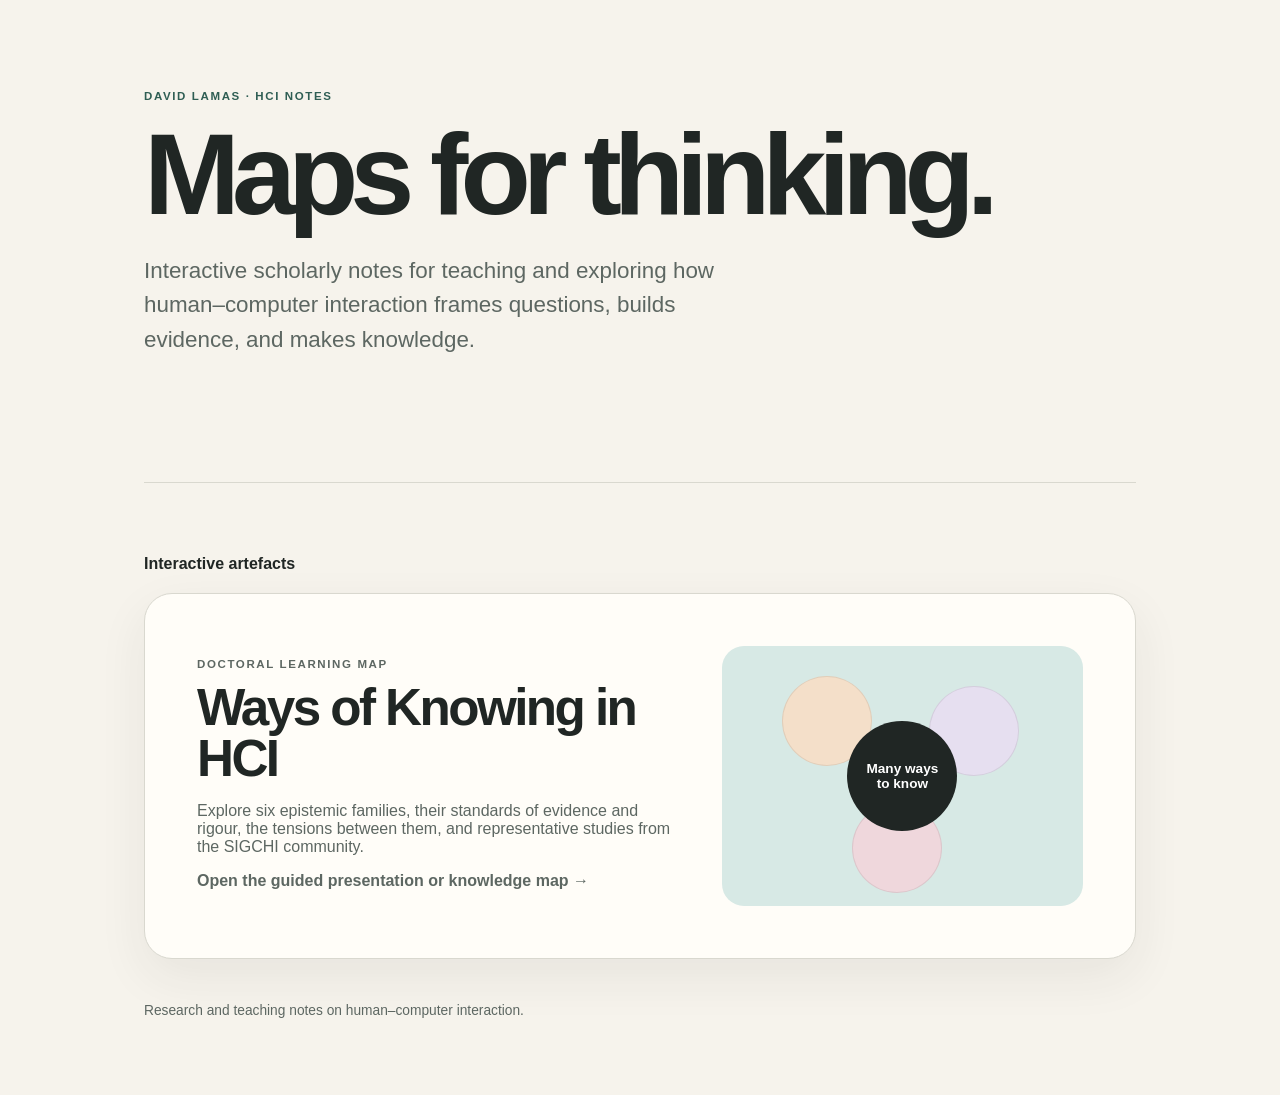
==== index.html @ b3f61803 "Build interactive Ways of Knowing in HCI map" ====
<!doctype html>
<html lang="en">
<head>
  <meta charset="utf-8">
  <meta name="viewport" content="width=device-width, initial-scale=1">
  <meta name="description" content="Interactive notes and scholarly maps about human–computer interaction.">
  <title>HCI Notes — David Lamas</title>
  <style>
    :root{color-scheme:light;--paper:#f6f3ec;--ink:#202624;--muted:#5d6762;--panel:#fffdf8;--line:#d9d8cf;--sage:#d7e9e5}*{box-sizing:border-box}body{margin:0;min-height:100vh;background:var(--paper);color:var(--ink);font-family:Inter,ui-sans-serif,-apple-system,BlinkMacSystemFont,"Segoe UI",sans-serif}.shell{max-width:1120px;margin:auto;padding:clamp(28px,6vw,88px) clamp(20px,5vw,64px)}header{padding-bottom:clamp(56px,8vw,110px);border-bottom:1px solid var(--line)}.eyebrow{text-transform:uppercase;letter-spacing:.14em;font-size:.72rem;font-weight:800;color:#2f5e54}h1{font-size:clamp(3.6rem,9vw,8.8rem);line-height:.88;letter-spacing:-.07em;margin:18px 0 28px;max-width:900px}header p{max-width:620px;font-size:clamp(1.1rem,2vw,1.4rem);line-height:1.55;color:var(--muted)}main{padding-top:clamp(38px,6vw,72px)}h2{font-size:1rem;margin:0 0 20px}.card{display:grid;grid-template-columns:1.15fr .85fr;gap:36px;background:var(--panel);border:1px solid var(--line);border-radius:28px;padding:clamp(26px,5vw,52px);text-decoration:none;color:inherit;box-shadow:0 18px 50px rgba(36,42,38,.07);transition:transform .2s,box-shadow .2s}.card:hover{transform:translateY(-4px);box-shadow:0 24px 60px rgba(36,42,38,.12)}.card h3{font-size:clamp(2rem,4vw,4.2rem);line-height:1;letter-spacing:-.05em;margin:0 0 18px}.card p{color:var(--muted);max-width:620px}.motif{min-height:260px;border-radius:22px;background:var(--sage);display:grid;place-items:center;position:relative;overflow:hidden}.motif span{position:absolute;width:90px;height:90px;border-radius:50%;background:#f4dfc9;border:1px solid rgba(0,0,0,.08)}.motif span:nth-child(1){transform:translate(-75px,-55px)}.motif span:nth-child(2){background:#e6dff0;transform:translate(72px,-45px)}.motif span:nth-child(3){background:#efd7dc;transform:translate(-5px,72px)}.motif strong{z-index:1;width:110px;height:110px;border-radius:50%;display:grid;place-items:center;background:var(--ink);color:#fff;text-align:center;font-size:.85rem}footer{padding-top:44px;color:var(--muted);font-size:.86rem}@media(max-width:720px){.card{grid-template-columns:1fr}.motif{min-height:210px}}@media(prefers-reduced-motion:reduce){*{transition:none!important}}
  </style>
</head>
<body>
  <div class="shell">
    <header>
      <p class="eyebrow">David Lamas · HCI notes</p>
      <h1>Maps for thinking.</h1>
      <p>Interactive scholarly notes for teaching and exploring how human–computer interaction frames questions, builds evidence, and makes knowledge.</p>
    </header>
    <main>
      <h2>Interactive artefacts</h2>
      <a class="card" href="ways-of-knowing-in-hci/">
        <div>
          <p class="eyebrow">Doctoral learning map</p>
          <h3>Ways of Knowing in HCI</h3>
          <p>Explore six epistemic families, their standards of evidence and rigour, the tensions between them, and representative studies from the SIGCHI community.</p>
          <p><strong>Open the guided presentation or knowledge map →</strong></p>
        </div>
        <div class="motif" aria-hidden="true"><span></span><span></span><span></span><strong>Many ways<br>to know</strong></div>
      </a>
    </main>
    <footer>Research and teaching notes on human–computer interaction.</footer>
  </div>
</body>
</html>
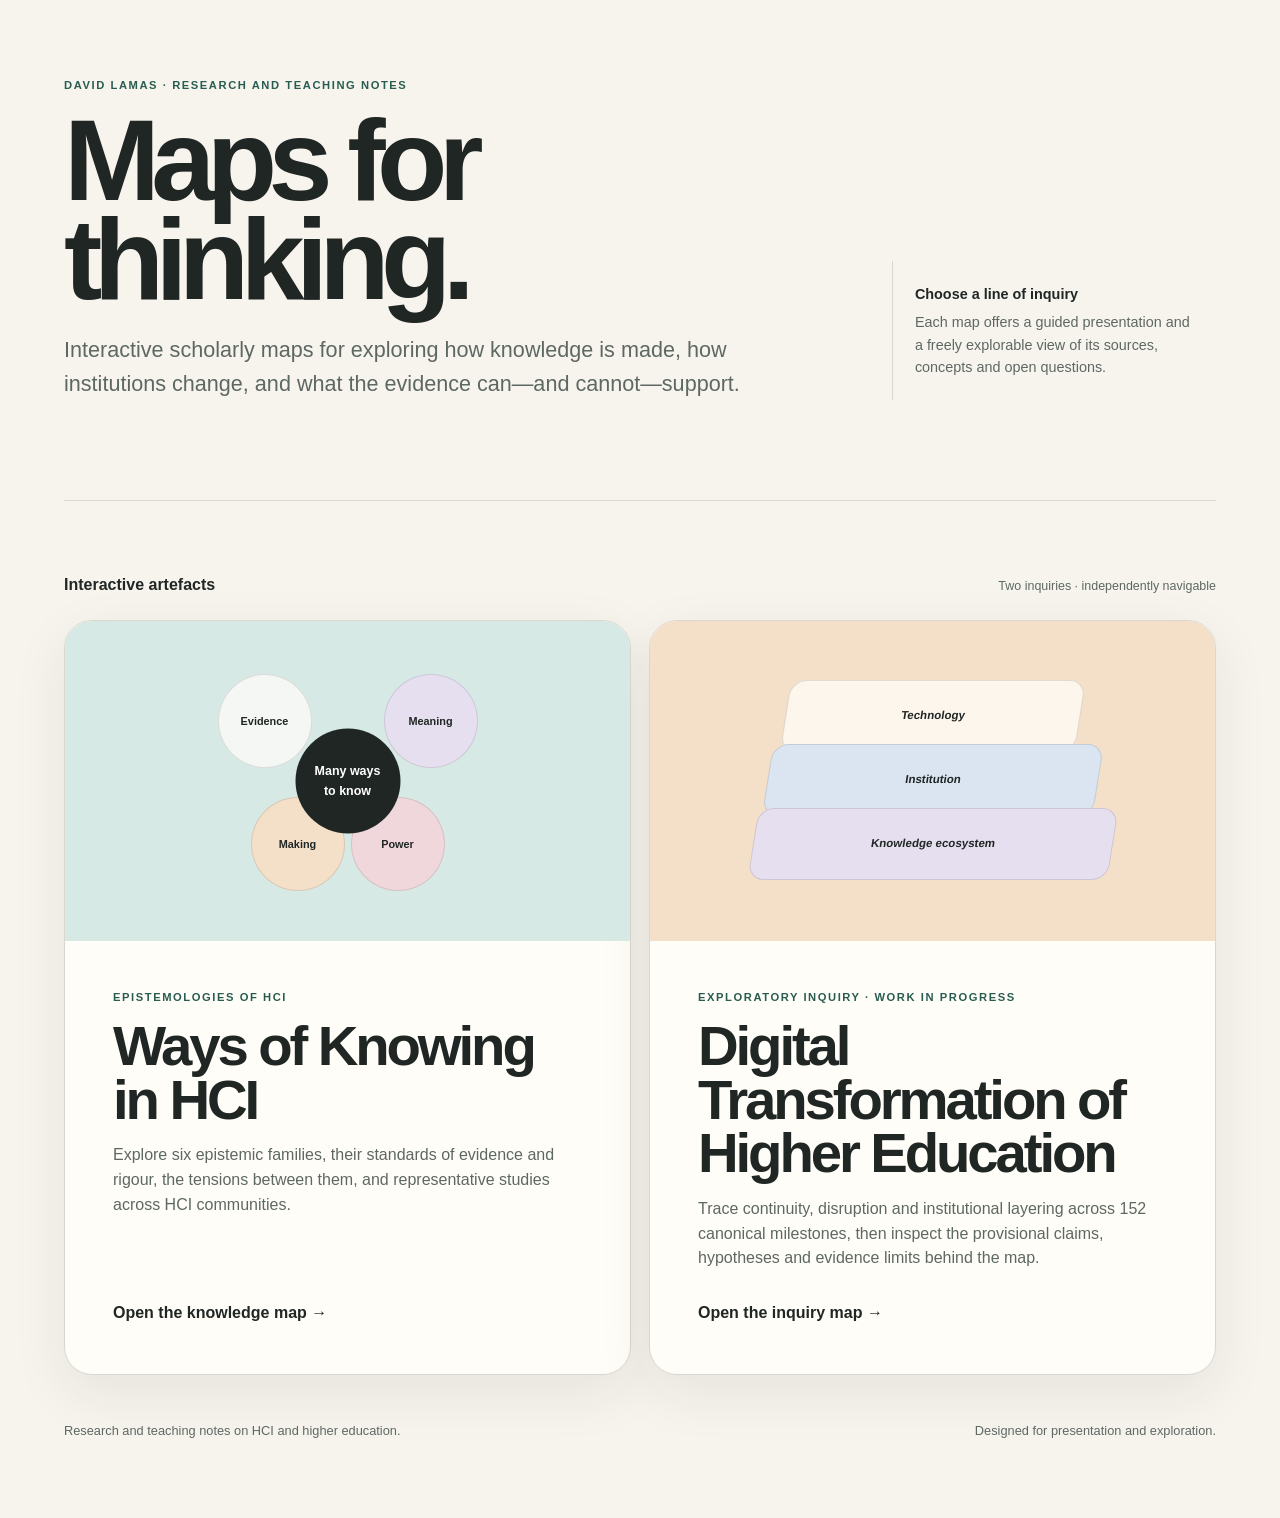
==== commit ca2c7da5: "Publish digital transformation of higher education inquiry" ====
--- a/index.html
+++ b/index.html
@@ -3,32 +3,54 @@
 <head>
   <meta charset="utf-8">
   <meta name="viewport" content="width=device-width, initial-scale=1">
-  <meta name="description" content="Interactive notes and scholarly maps about human–computer interaction.">
-  <title>HCI Notes — David Lamas</title>
+  <meta name="description" content="Interactive scholarly maps by David Lamas.">
+  <meta name="theme-color" content="#f7f4ee">
+  <link rel="icon" href="data:,">
+  <title>Research Maps — David Lamas</title>
   <style>
-    :root{color-scheme:light;--paper:#f6f3ec;--ink:#202624;--muted:#5d6762;--panel:#fffdf8;--line:#d9d8cf;--sage:#d7e9e5}*{box-sizing:border-box}body{margin:0;min-height:100vh;background:var(--paper);color:var(--ink);font-family:Inter,ui-sans-serif,-apple-system,BlinkMacSystemFont,"Segoe UI",sans-serif}.shell{max-width:1120px;margin:auto;padding:clamp(28px,6vw,88px) clamp(20px,5vw,64px)}header{padding-bottom:clamp(56px,8vw,110px);border-bottom:1px solid var(--line)}.eyebrow{text-transform:uppercase;letter-spacing:.14em;font-size:.72rem;font-weight:800;color:#2f5e54}h1{font-size:clamp(3.6rem,9vw,8.8rem);line-height:.88;letter-spacing:-.07em;margin:18px 0 28px;max-width:900px}header p{max-width:620px;font-size:clamp(1.1rem,2vw,1.4rem);line-height:1.55;color:var(--muted)}main{padding-top:clamp(38px,6vw,72px)}h2{font-size:1rem;margin:0 0 20px}.card{display:grid;grid-template-columns:1.15fr .85fr;gap:36px;background:var(--panel);border:1px solid var(--line);border-radius:28px;padding:clamp(26px,5vw,52px);text-decoration:none;color:inherit;box-shadow:0 18px 50px rgba(36,42,38,.07);transition:transform .2s,box-shadow .2s}.card:hover{transform:translateY(-4px);box-shadow:0 24px 60px rgba(36,42,38,.12)}.card h3{font-size:clamp(2rem,4vw,4.2rem);line-height:1;letter-spacing:-.05em;margin:0 0 18px}.card p{color:var(--muted);max-width:620px}.motif{min-height:260px;border-radius:22px;background:var(--sage);display:grid;place-items:center;position:relative;overflow:hidden}.motif span{position:absolute;width:90px;height:90px;border-radius:50%;background:#f4dfc9;border:1px solid rgba(0,0,0,.08)}.motif span:nth-child(1){transform:translate(-75px,-55px)}.motif span:nth-child(2){background:#e6dff0;transform:translate(72px,-45px)}.motif span:nth-child(3){background:#efd7dc;transform:translate(-5px,72px)}.motif strong{z-index:1;width:110px;height:110px;border-radius:50%;display:grid;place-items:center;background:var(--ink);color:#fff;text-align:center;font-size:.85rem}footer{padding-top:44px;color:var(--muted);font-size:.86rem}@media(max-width:720px){.card{grid-template-columns:1fr}.motif{min-height:210px}}@media(prefers-reduced-motion:reduce){*{transition:none!important}}
+    :root{color-scheme:light;--paper:#f7f4ee;--ink:#202624;--muted:#5e6863;--panel:#fffdf8;--line:#d8d8cf;--sage:#d7e9e5;--peach:#f4dfc9;--lilac:#e6dff0;--rose:#efd7dc;--blue:#dbe5f2;--shadow:0 18px 55px rgba(36,42,38,.08)}
+    *{box-sizing:border-box}html{scroll-behavior:smooth}body{margin:0;min-height:100vh;background:var(--paper);color:var(--ink);font-family:Inter,ui-sans-serif,-apple-system,BlinkMacSystemFont,"Segoe UI",sans-serif;line-height:1.55}a{color:inherit}.skip-link{position:fixed;top:-80px;left:16px;z-index:10;padding:10px 14px;border-radius:10px;background:var(--ink);color:white}.skip-link:focus{top:12px}:focus-visible{outline:3px solid #315fba;outline-offset:4px}.shell{width:min(1360px,100%);margin:auto;padding:clamp(30px,6vw,88px) clamp(18px,5vw,68px)}header{display:grid;grid-template-columns:minmax(0,1.2fr) minmax(260px,.5fr);gap:50px;align-items:end;padding-bottom:clamp(48px,8vw,100px);border-bottom:1px solid var(--line)}.eyebrow{margin:0;color:#285c51;text-transform:uppercase;letter-spacing:.14em;font-size:.7rem;font-weight:830}h1{max-width:980px;margin:17px 0 24px;font-size:clamp(3.5rem,9vw,8.8rem);line-height:.86;letter-spacing:-.075em}header p:last-child{max-width:680px;margin:0;color:var(--muted);font-size:clamp(1.05rem,1.8vw,1.35rem)}.header-note{align-self:end;padding:22px;border-left:1px solid var(--line);color:var(--muted);font-size:.9rem}.header-note strong{display:block;margin-bottom:6px;color:var(--ink)}main{padding-top:clamp(38px,6vw,72px)}.section-head{display:flex;justify-content:space-between;gap:20px;align-items:baseline;margin-bottom:22px}.section-head h2{margin:0;font-size:1rem}.section-head span{color:var(--muted);font-size:.78rem}.cards{display:grid;grid-template-columns:repeat(2,minmax(0,1fr));gap:18px}.card{min-height:590px;display:grid;grid-template-rows:minmax(245px,.85fr) minmax(0,1.15fr);border:1px solid var(--line);border-radius:28px;overflow:hidden;background:var(--panel);color:inherit;text-decoration:none;box-shadow:var(--shadow);transition:transform .2s ease,box-shadow .2s ease}.card:hover{transform:translateY(-5px);box-shadow:0 26px 70px rgba(36,42,38,.13)}.card:focus-visible{outline-offset:5px}.card-visual{position:relative;display:grid;place-items:center;overflow:hidden}.card:first-child .card-visual{background:var(--sage)}.card:last-child .card-visual{background:var(--peach)}.card-copy{padding:clamp(26px,4vw,48px);display:flex;flex-direction:column}.card h3{max-width:620px;margin:13px 0 17px;font-size:clamp(2.2rem,4.4vw,4.6rem);line-height:.95;letter-spacing:-.055em}.card-copy>p:not(.eyebrow){max-width:600px;margin:0;color:var(--muted)}.card-action{margin-top:auto!important;padding-top:30px;color:var(--ink)!important;font-weight:780}.orbit{position:relative;width:260px;height:220px}.orbit span{position:absolute;width:94px;height:94px;border:1px solid rgba(32,38,36,.12);border-radius:50%;display:grid;place-items:center;background:rgba(255,253,248,.72);font-size:.68rem;font-weight:800}.orbit span:nth-child(1){left:0;top:3px}.orbit span:nth-child(2){right:0;top:3px;background:var(--lilac)}.orbit span:nth-child(3){left:33px;bottom:0;background:var(--peach)}.orbit span:nth-child(4){right:33px;bottom:0;background:var(--rose)}.orbit strong{position:absolute;z-index:2;left:50%;top:50%;transform:translate(-50%,-50%);width:105px;height:105px;border-radius:50%;display:grid;place-items:center;background:var(--ink);color:white;text-align:center;font-size:.78rem}.layers{position:relative;width:min(360px,80%);height:210px}.layers span{position:absolute;left:50%;width:82%;height:72px;transform:translateX(-50%) skewX(-9deg);border:1px solid rgba(32,38,36,.13);border-radius:16px;background:rgba(255,253,248,.76);display:grid;place-items:center;font-size:.72rem;font-weight:800}.layers span:nth-child(1){top:4px}.layers span:nth-child(2){top:68px;width:92%;background:var(--blue)}.layers span:nth-child(3){top:132px;width:100%;background:var(--lilac)}footer{padding-top:46px;display:flex;justify-content:space-between;gap:20px;color:var(--muted);font-size:.8rem}@media(max-width:820px){header{grid-template-columns:1fr}.header-note{border-left:0;border-top:1px solid var(--line);padding-left:0}.cards{grid-template-columns:1fr}.card{min-height:540px}}@media(max-width:520px){.section-head{align-items:start;flex-direction:column}.card{min-height:500px}.card-visual{min-height:220px}footer{flex-direction:column}}@media(prefers-reduced-motion:reduce){*{scroll-behavior:auto!important;transition:none!important}}
   </style>
 </head>
 <body>
+  <a class="skip-link" href="#main">Skip to maps</a>
   <div class="shell">
     <header>
-      <p class="eyebrow">David Lamas · HCI notes</p>
-      <h1>Maps for thinking.</h1>
-      <p>Interactive scholarly notes for teaching and exploring how human–computer interaction frames questions, builds evidence, and makes knowledge.</p>
+      <div>
+        <p class="eyebrow">David Lamas · Research and teaching notes</p>
+        <h1>Maps for thinking.</h1>
+        <p>Interactive scholarly maps for exploring how knowledge is made, how institutions change, and what the evidence can—and cannot—support.</p>
+      </div>
+      <aside class="header-note"><strong>Choose a line of inquiry</strong>Each map offers a guided presentation and a freely explorable view of its sources, concepts and open questions.</aside>
     </header>
-    <main>
-      <h2>Interactive artefacts</h2>
-      <a class="card" href="ways-of-knowing-in-hci/">
-        <div>
-          <p class="eyebrow">Doctoral learning map</p>
-          <h3>Ways of Knowing in HCI</h3>
-          <p>Explore six epistemic families, their standards of evidence and rigour, the tensions between them, and representative studies from the SIGCHI community.</p>
-          <p><strong>Open the guided presentation or knowledge map →</strong></p>
-        </div>
-        <div class="motif" aria-hidden="true"><span></span><span></span><span></span><strong>Many ways<br>to know</strong></div>
-      </a>
+    <main id="main">
+      <div class="section-head"><h2>Interactive artefacts</h2><span>Two inquiries · independently navigable</span></div>
+      <div class="cards">
+        <a class="card" href="ways-of-knowing-in-hci/">
+          <div class="card-visual" aria-hidden="true">
+            <div class="orbit"><span>Evidence</span><span>Meaning</span><span>Making</span><span>Power</span><strong>Many ways<br>to know</strong></div>
+          </div>
+          <div class="card-copy">
+            <p class="eyebrow">Epistemologies of HCI</p>
+            <h3>Ways of Knowing in HCI</h3>
+            <p>Explore six epistemic families, their standards of evidence and rigour, the tensions between them, and representative studies across HCI communities.</p>
+            <p class="card-action">Open the knowledge map →</p>
+          </div>
+        </a>
+        <a class="card" href="digital-transformation-of-higher-education/">
+          <div class="card-visual" aria-hidden="true">
+            <div class="layers"><span>Technology</span><span>Institution</span><span>Knowledge ecosystem</span></div>
+          </div>
+          <div class="card-copy">
+            <p class="eyebrow">Exploratory inquiry · Work in progress</p>
+            <h3>Digital Transformation of Higher Education</h3>
+            <p>Trace continuity, disruption and institutional layering across 152 canonical milestones, then inspect the provisional claims, hypotheses and evidence limits behind the map.</p>
+            <p class="card-action">Open the inquiry map →</p>
+          </div>
+        </a>
+      </div>
     </main>
-    <footer>Research and teaching notes on human–computer interaction.</footer>
+    <footer><span>Research and teaching notes on HCI and higher education.</span><span>Designed for presentation and exploration.</span></footer>
   </div>
 </body>
 </html>
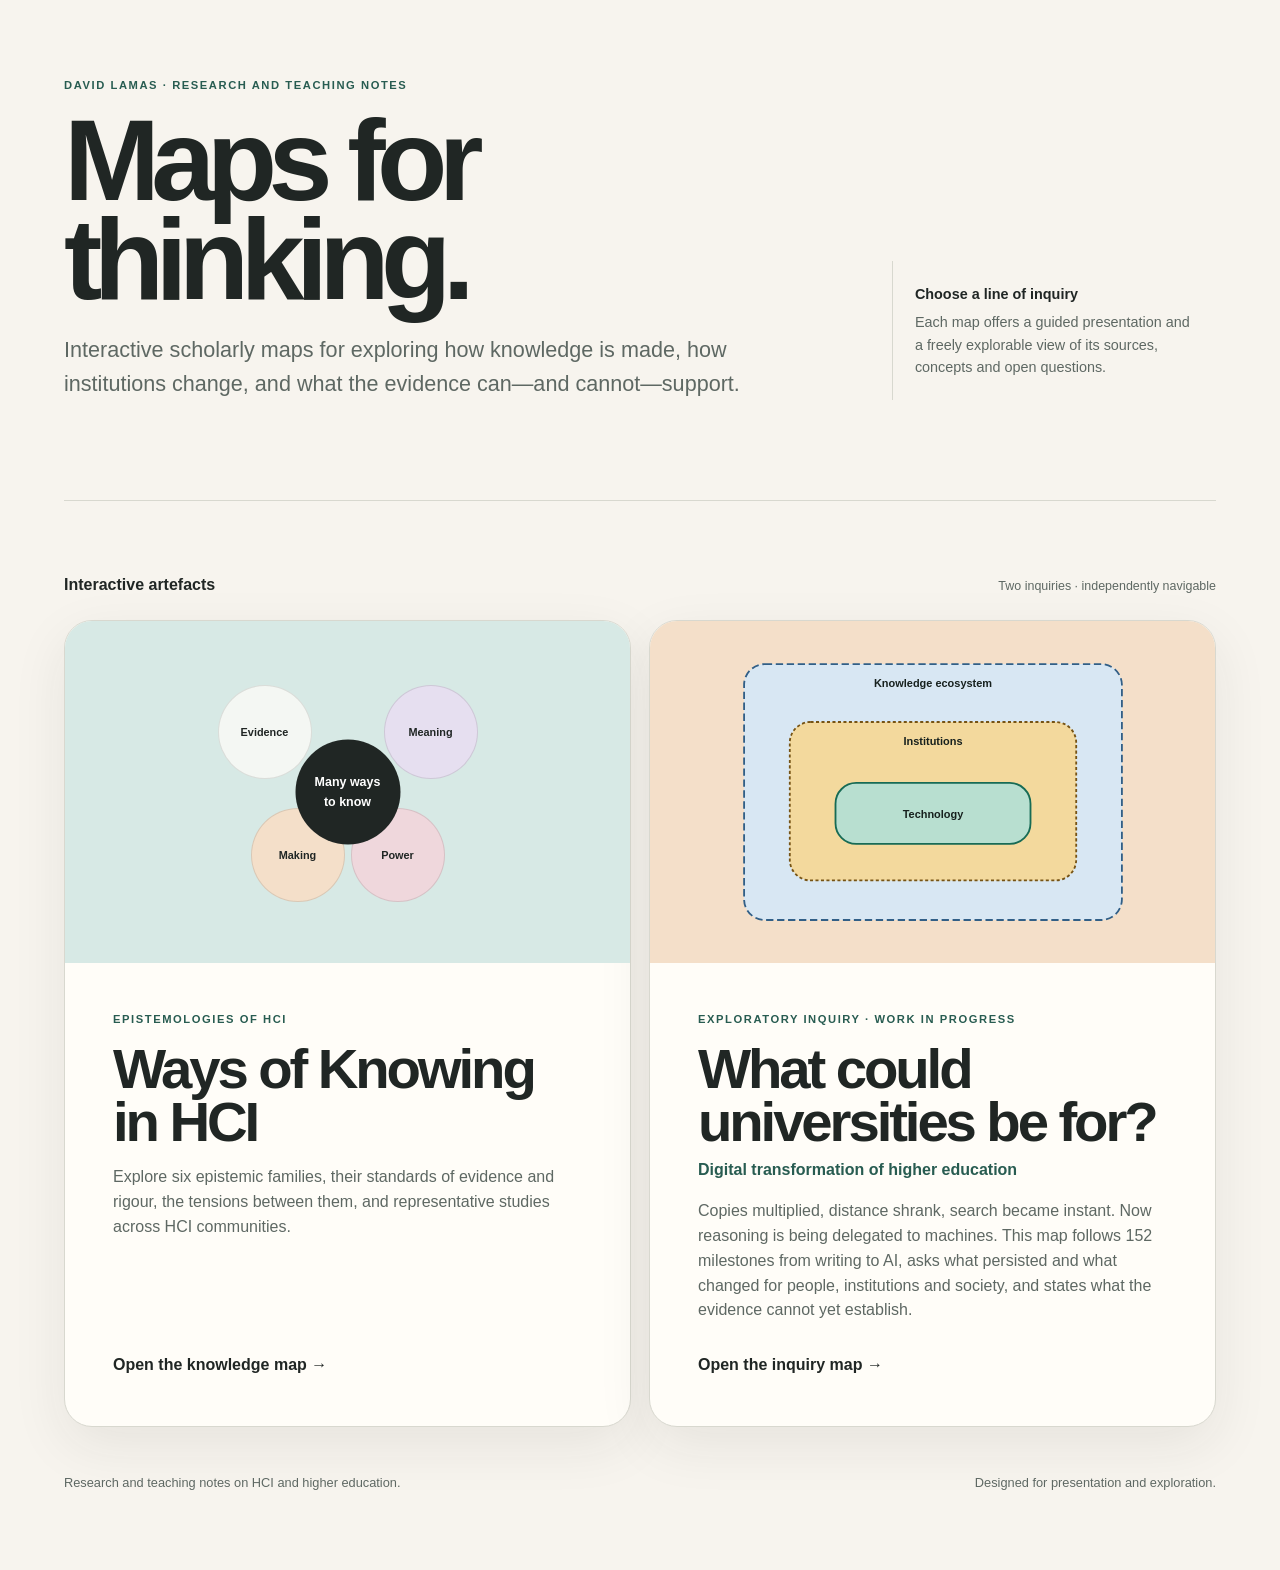
==== commit 4b4e9152: "Update higher education inquiry framing and accessibility" ====
--- a/index.html
+++ b/index.html
@@ -1,15 +1,15 @@
-<!doctype html>
+<!DOCTYPE html>
 <html lang="en">
 <head>
   <meta charset="utf-8">
   <meta name="viewport" content="width=device-width, initial-scale=1">
-  <meta name="description" content="Interactive scholarly maps by David Lamas.">
+  <meta name="description" content="Two interactive scholarly inquiries by David Lamas, including a map asking what universities could be for as reasoning is delegated to machines.">
   <meta name="theme-color" content="#f7f4ee">
   <link rel="icon" href="data:,">
   <title>Research Maps — David Lamas</title>
   <style>
     :root{color-scheme:light;--paper:#f7f4ee;--ink:#202624;--muted:#5e6863;--panel:#fffdf8;--line:#d8d8cf;--sage:#d7e9e5;--peach:#f4dfc9;--lilac:#e6dff0;--rose:#efd7dc;--blue:#dbe5f2;--shadow:0 18px 55px rgba(36,42,38,.08)}
-    *{box-sizing:border-box}html{scroll-behavior:smooth}body{margin:0;min-height:100vh;background:var(--paper);color:var(--ink);font-family:Inter,ui-sans-serif,-apple-system,BlinkMacSystemFont,"Segoe UI",sans-serif;line-height:1.55}a{color:inherit}.skip-link{position:fixed;top:-80px;left:16px;z-index:10;padding:10px 14px;border-radius:10px;background:var(--ink);color:white}.skip-link:focus{top:12px}:focus-visible{outline:3px solid #315fba;outline-offset:4px}.shell{width:min(1360px,100%);margin:auto;padding:clamp(30px,6vw,88px) clamp(18px,5vw,68px)}header{display:grid;grid-template-columns:minmax(0,1.2fr) minmax(260px,.5fr);gap:50px;align-items:end;padding-bottom:clamp(48px,8vw,100px);border-bottom:1px solid var(--line)}.eyebrow{margin:0;color:#285c51;text-transform:uppercase;letter-spacing:.14em;font-size:.7rem;font-weight:830}h1{max-width:980px;margin:17px 0 24px;font-size:clamp(3.5rem,9vw,8.8rem);line-height:.86;letter-spacing:-.075em}header p:last-child{max-width:680px;margin:0;color:var(--muted);font-size:clamp(1.05rem,1.8vw,1.35rem)}.header-note{align-self:end;padding:22px;border-left:1px solid var(--line);color:var(--muted);font-size:.9rem}.header-note strong{display:block;margin-bottom:6px;color:var(--ink)}main{padding-top:clamp(38px,6vw,72px)}.section-head{display:flex;justify-content:space-between;gap:20px;align-items:baseline;margin-bottom:22px}.section-head h2{margin:0;font-size:1rem}.section-head span{color:var(--muted);font-size:.78rem}.cards{display:grid;grid-template-columns:repeat(2,minmax(0,1fr));gap:18px}.card{min-height:590px;display:grid;grid-template-rows:minmax(245px,.85fr) minmax(0,1.15fr);border:1px solid var(--line);border-radius:28px;overflow:hidden;background:var(--panel);color:inherit;text-decoration:none;box-shadow:var(--shadow);transition:transform .2s ease,box-shadow .2s ease}.card:hover{transform:translateY(-5px);box-shadow:0 26px 70px rgba(36,42,38,.13)}.card:focus-visible{outline-offset:5px}.card-visual{position:relative;display:grid;place-items:center;overflow:hidden}.card:first-child .card-visual{background:var(--sage)}.card:last-child .card-visual{background:var(--peach)}.card-copy{padding:clamp(26px,4vw,48px);display:flex;flex-direction:column}.card h3{max-width:620px;margin:13px 0 17px;font-size:clamp(2.2rem,4.4vw,4.6rem);line-height:.95;letter-spacing:-.055em}.card-copy>p:not(.eyebrow){max-width:600px;margin:0;color:var(--muted)}.card-action{margin-top:auto!important;padding-top:30px;color:var(--ink)!important;font-weight:780}.orbit{position:relative;width:260px;height:220px}.orbit span{position:absolute;width:94px;height:94px;border:1px solid rgba(32,38,36,.12);border-radius:50%;display:grid;place-items:center;background:rgba(255,253,248,.72);font-size:.68rem;font-weight:800}.orbit span:nth-child(1){left:0;top:3px}.orbit span:nth-child(2){right:0;top:3px;background:var(--lilac)}.orbit span:nth-child(3){left:33px;bottom:0;background:var(--peach)}.orbit span:nth-child(4){right:33px;bottom:0;background:var(--rose)}.orbit strong{position:absolute;z-index:2;left:50%;top:50%;transform:translate(-50%,-50%);width:105px;height:105px;border-radius:50%;display:grid;place-items:center;background:var(--ink);color:white;text-align:center;font-size:.78rem}.layers{position:relative;width:min(360px,80%);height:210px}.layers span{position:absolute;left:50%;width:82%;height:72px;transform:translateX(-50%) skewX(-9deg);border:1px solid rgba(32,38,36,.13);border-radius:16px;background:rgba(255,253,248,.76);display:grid;place-items:center;font-size:.72rem;font-weight:800}.layers span:nth-child(1){top:4px}.layers span:nth-child(2){top:68px;width:92%;background:var(--blue)}.layers span:nth-child(3){top:132px;width:100%;background:var(--lilac)}footer{padding-top:46px;display:flex;justify-content:space-between;gap:20px;color:var(--muted);font-size:.8rem}@media(max-width:820px){header{grid-template-columns:1fr}.header-note{border-left:0;border-top:1px solid var(--line);padding-left:0}.cards{grid-template-columns:1fr}.card{min-height:540px}}@media(max-width:520px){.section-head{align-items:start;flex-direction:column}.card{min-height:500px}.card-visual{min-height:220px}footer{flex-direction:column}}@media(prefers-reduced-motion:reduce){*{scroll-behavior:auto!important;transition:none!important}}
+    *{box-sizing:border-box}html{scroll-behavior:smooth}body{margin:0;min-height:100vh;background:var(--paper);color:var(--ink);font-family:Inter,ui-sans-serif,-apple-system,BlinkMacSystemFont,"Segoe UI",sans-serif;line-height:1.55}a{color:inherit}.skip-link{position:fixed;top:-80px;left:16px;z-index:10;padding:10px 14px;border-radius:10px;background:var(--ink);color:white}.skip-link:focus{top:12px}:focus-visible{outline:3px solid #315fba;outline-offset:4px}.shell{width:min(1360px,100%);margin:auto;padding:clamp(30px,6vw,88px) clamp(18px,5vw,68px)}header{display:grid;grid-template-columns:minmax(0,1.2fr) minmax(260px,.5fr);gap:50px;align-items:end;padding-bottom:clamp(48px,8vw,100px);border-bottom:1px solid var(--line)}.eyebrow{margin:0;color:#285c51;text-transform:uppercase;letter-spacing:.14em;font-size:.7rem;font-weight:830}h1{max-width:980px;margin:17px 0 24px;font-size:clamp(3.5rem,9vw,8.8rem);line-height:.86;letter-spacing:-.075em}header p:last-child{max-width:680px;margin:0;color:var(--muted);font-size:clamp(1.05rem,1.8vw,1.35rem)}.header-note{align-self:end;padding:22px;border-left:1px solid var(--line);color:var(--muted);font-size:.9rem}.header-note strong{display:block;margin-bottom:6px;color:var(--ink)}main{padding-top:clamp(38px,6vw,72px)}.section-head{display:flex;justify-content:space-between;gap:20px;align-items:baseline;margin-bottom:22px}.section-head h2{margin:0;font-size:1rem}.section-head span{color:var(--muted);font-size:.78rem}.cards{display:grid;grid-template-columns:repeat(2,minmax(0,1fr));gap:18px}.card{min-height:590px;display:grid;grid-template-rows:minmax(245px,.85fr) minmax(0,1.15fr);border:1px solid var(--line);border-radius:28px;overflow:hidden;background:var(--panel);color:inherit;text-decoration:none;box-shadow:var(--shadow);transition:transform .2s ease,box-shadow .2s ease}.card:hover{transform:translateY(-5px);box-shadow:0 26px 70px rgba(36,42,38,.13)}.card:focus-visible{outline-offset:5px}.card-visual{position:relative;display:grid;place-items:center;overflow:hidden}.card:first-child .card-visual{background:var(--sage)}.card:last-child .card-visual{background:var(--peach)}.card-copy{padding:clamp(26px,4vw,48px);display:flex;flex-direction:column}.card h3{max-width:620px;margin:13px 0 17px;font-size:clamp(2.2rem,4.4vw,4.6rem);line-height:.95;letter-spacing:-.055em}.card:last-child h3{margin-bottom:10px}.card-copy>p:not(.eyebrow){max-width:600px;margin:0;color:var(--muted)}.card-kicker{margin-bottom:16px!important;color:#285c51!important;font-weight:760}.card-action{display:block;margin-top:auto!important;padding-top:30px;color:var(--ink)!important;font-weight:780;text-decoration:none}.orbit{position:relative;width:260px;height:220px}.orbit span{position:absolute;width:94px;height:94px;border:1px solid rgba(32,38,36,.12);border-radius:50%;display:grid;place-items:center;background:rgba(255,253,248,.72);font-size:.68rem;font-weight:800}.orbit span:nth-child(1){left:0;top:3px}.orbit span:nth-child(2){right:0;top:3px;background:var(--lilac)}.orbit span:nth-child(3){left:33px;bottom:0;background:var(--peach)}.orbit span:nth-child(4){right:33px;bottom:0;background:var(--rose)}.orbit strong{position:absolute;z-index:2;left:50%;top:50%;transform:translate(-50%,-50%);width:105px;height:105px;border-radius:50%;display:grid;place-items:center;background:var(--ink);color:white;text-align:center;font-size:.78rem}.card-diagram{width:min(390px,90%);height:auto}.card-diagram rect{stroke-width:3}.card-diagram .outer{fill:#d8e7f3;stroke:#315f87;stroke-dasharray:12 6}.card-diagram .middle{fill:#f3d99d;stroke:#765314;stroke-dasharray:5 4}.card-diagram .centre{fill:#b8dfd0;stroke:#176b55}.card-diagram text{text-anchor:middle;fill:#17211e;font-weight:820;font-size:18px;pointer-events:none}.card-diagram g:hover rect,.card-diagram g:focus rect{stroke:#8b2f17;stroke-width:7}.card-diagram g:focus{outline:none}footer{padding-top:46px;display:flex;justify-content:space-between;gap:20px;color:var(--muted);font-size:.8rem}@media(max-width:820px){header{grid-template-columns:1fr}.header-note{border-left:0;border-top:1px solid var(--line);padding-left:0}.cards{grid-template-columns:1fr}.card{min-height:540px}}@media(max-width:520px){.section-head{align-items:start;flex-direction:column}.card{min-height:500px}.card-visual{min-height:220px}footer{flex-direction:column}}@media(prefers-reduced-motion:reduce){*{scroll-behavior:auto!important;transition:none!important}}
   </style>
 </head>
 <body>
@@ -37,17 +37,18 @@
             <p class="card-action">Open the knowledge map →</p>
           </div>
         </a>
-        <a class="card" href="digital-transformation-of-higher-education/">
-          <div class="card-visual" aria-hidden="true">
-            <div class="layers"><span>Technology</span><span>Institution</span><span>Knowledge ecosystem</span></div>
+        <article class="card">
+          <div class="card-visual">
+            <svg class="card-diagram" viewBox="0 0 640 440" role="img" aria-labelledby="card-diagram-title card-diagram-desc"><title id="card-diagram-title">Technology, institutions and the knowledge ecosystem</title><desc id="card-diagram-desc">Three nested rounded rectangles. Technology is in the centre, institutions are in the middle, and the knowledge ecosystem is the outer ring.</desc><g tabindex="0" role="group" aria-label="Knowledge ecosystem"><rect class="outer" x="10" y="10" width="620" height="420" rx="34"></rect><text x="320" y="48">Knowledge ecosystem</text></g><g tabindex="0" role="group" aria-label="Institutions"><rect class="middle" x="85" y="105" width="470" height="260" rx="34"></rect><text x="320" y="142">Institutions</text></g><g tabindex="0" role="group" aria-label="Technology"><rect class="centre" x="160" y="205" width="320" height="100" rx="34"></rect><text x="320" y="263">Technology</text></g></svg>
           </div>
           <div class="card-copy">
             <p class="eyebrow">Exploratory inquiry · Work in progress</p>
-            <h3>Digital Transformation of Higher Education</h3>
-            <p>Trace continuity, disruption and institutional layering across 152 canonical milestones, then inspect the provisional claims, hypotheses and evidence limits behind the map.</p>
-            <p class="card-action">Open the inquiry map →</p>
+            <h3>What could universities be for?</h3>
+            <p class="card-kicker">Digital transformation of higher education</p>
+            <p>Copies multiplied, distance shrank, search became instant. Now reasoning is being delegated to machines. This map follows 152 milestones from writing to AI, asks what persisted and what changed for people, institutions and society, and states what the evidence cannot yet establish.</p>
+            <a class="card-action" href="digital-transformation-of-higher-education/">Open the inquiry map →</a>
           </div>
-        </a>
+        </article>
       </div>
     </main>
     <footer><span>Research and teaching notes on HCI and higher education.</span><span>Designed for presentation and exploration.</span></footer>
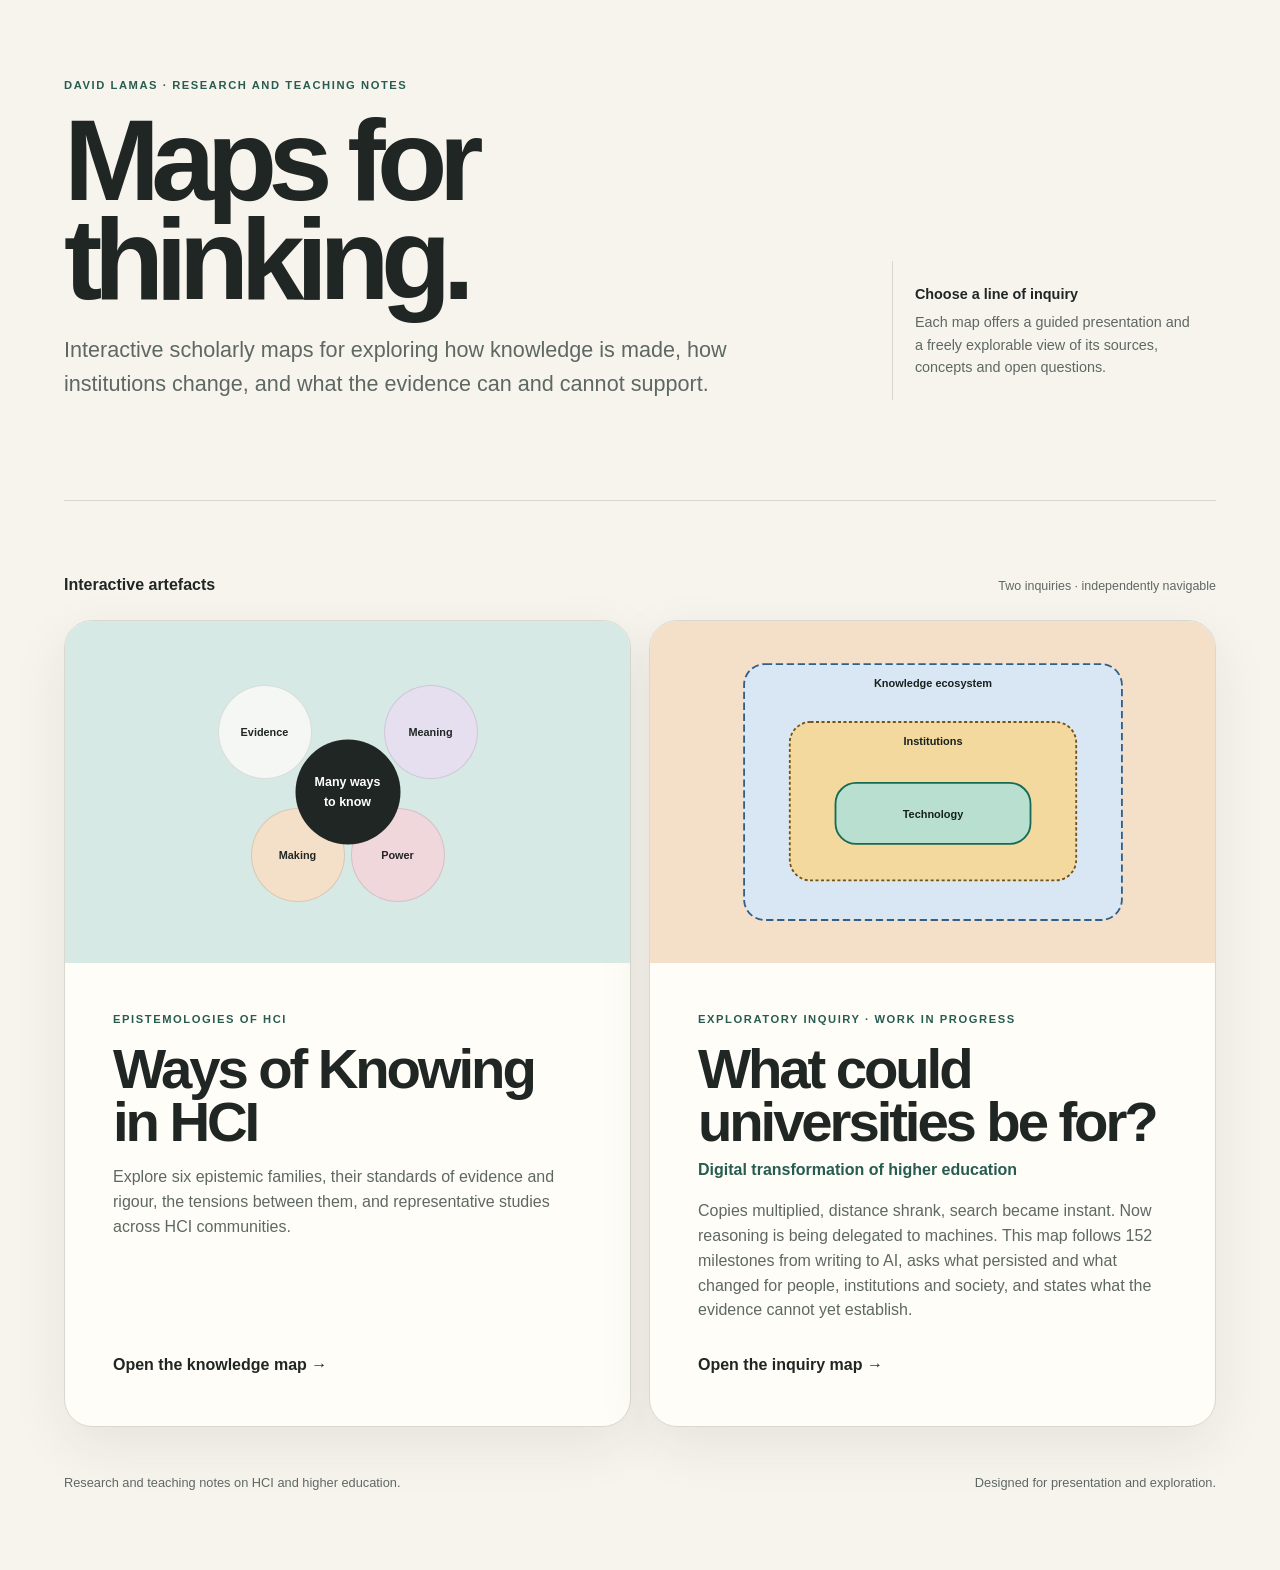
==== commit f5804f4c: "Remove em dashes from published pages" ====
--- a/index.html
+++ b/index.html
@@ -6,7 +6,7 @@
   <meta name="description" content="Two interactive scholarly inquiries by David Lamas, including a map asking what universities could be for as reasoning is delegated to machines.">
   <meta name="theme-color" content="#f7f4ee">
   <link rel="icon" href="data:,">
-  <title>Research Maps — David Lamas</title>
+  <title>Research Maps: David Lamas</title>
   <style>
     :root{color-scheme:light;--paper:#f7f4ee;--ink:#202624;--muted:#5e6863;--panel:#fffdf8;--line:#d8d8cf;--sage:#d7e9e5;--peach:#f4dfc9;--lilac:#e6dff0;--rose:#efd7dc;--blue:#dbe5f2;--shadow:0 18px 55px rgba(36,42,38,.08)}
     *{box-sizing:border-box}html{scroll-behavior:smooth}body{margin:0;min-height:100vh;background:var(--paper);color:var(--ink);font-family:Inter,ui-sans-serif,-apple-system,BlinkMacSystemFont,"Segoe UI",sans-serif;line-height:1.55}a{color:inherit}.skip-link{position:fixed;top:-80px;left:16px;z-index:10;padding:10px 14px;border-radius:10px;background:var(--ink);color:white}.skip-link:focus{top:12px}:focus-visible{outline:3px solid #315fba;outline-offset:4px}.shell{width:min(1360px,100%);margin:auto;padding:clamp(30px,6vw,88px) clamp(18px,5vw,68px)}header{display:grid;grid-template-columns:minmax(0,1.2fr) minmax(260px,.5fr);gap:50px;align-items:end;padding-bottom:clamp(48px,8vw,100px);border-bottom:1px solid var(--line)}.eyebrow{margin:0;color:#285c51;text-transform:uppercase;letter-spacing:.14em;font-size:.7rem;font-weight:830}h1{max-width:980px;margin:17px 0 24px;font-size:clamp(3.5rem,9vw,8.8rem);line-height:.86;letter-spacing:-.075em}header p:last-child{max-width:680px;margin:0;color:var(--muted);font-size:clamp(1.05rem,1.8vw,1.35rem)}.header-note{align-self:end;padding:22px;border-left:1px solid var(--line);color:var(--muted);font-size:.9rem}.header-note strong{display:block;margin-bottom:6px;color:var(--ink)}main{padding-top:clamp(38px,6vw,72px)}.section-head{display:flex;justify-content:space-between;gap:20px;align-items:baseline;margin-bottom:22px}.section-head h2{margin:0;font-size:1rem}.section-head span{color:var(--muted);font-size:.78rem}.cards{display:grid;grid-template-columns:repeat(2,minmax(0,1fr));gap:18px}.card{min-height:590px;display:grid;grid-template-rows:minmax(245px,.85fr) minmax(0,1.15fr);border:1px solid var(--line);border-radius:28px;overflow:hidden;background:var(--panel);color:inherit;text-decoration:none;box-shadow:var(--shadow);transition:transform .2s ease,box-shadow .2s ease}.card:hover{transform:translateY(-5px);box-shadow:0 26px 70px rgba(36,42,38,.13)}.card:focus-visible{outline-offset:5px}.card-visual{position:relative;display:grid;place-items:center;overflow:hidden}.card:first-child .card-visual{background:var(--sage)}.card:last-child .card-visual{background:var(--peach)}.card-copy{padding:clamp(26px,4vw,48px);display:flex;flex-direction:column}.card h3{max-width:620px;margin:13px 0 17px;font-size:clamp(2.2rem,4.4vw,4.6rem);line-height:.95;letter-spacing:-.055em}.card:last-child h3{margin-bottom:10px}.card-copy>p:not(.eyebrow){max-width:600px;margin:0;color:var(--muted)}.card-kicker{margin-bottom:16px!important;color:#285c51!important;font-weight:760}.card-action{display:block;margin-top:auto!important;padding-top:30px;color:var(--ink)!important;font-weight:780;text-decoration:none}.orbit{position:relative;width:260px;height:220px}.orbit span{position:absolute;width:94px;height:94px;border:1px solid rgba(32,38,36,.12);border-radius:50%;display:grid;place-items:center;background:rgba(255,253,248,.72);font-size:.68rem;font-weight:800}.orbit span:nth-child(1){left:0;top:3px}.orbit span:nth-child(2){right:0;top:3px;background:var(--lilac)}.orbit span:nth-child(3){left:33px;bottom:0;background:var(--peach)}.orbit span:nth-child(4){right:33px;bottom:0;background:var(--rose)}.orbit strong{position:absolute;z-index:2;left:50%;top:50%;transform:translate(-50%,-50%);width:105px;height:105px;border-radius:50%;display:grid;place-items:center;background:var(--ink);color:white;text-align:center;font-size:.78rem}.card-diagram{width:min(390px,90%);height:auto}.card-diagram rect{stroke-width:3}.card-diagram .outer{fill:#d8e7f3;stroke:#315f87;stroke-dasharray:12 6}.card-diagram .middle{fill:#f3d99d;stroke:#765314;stroke-dasharray:5 4}.card-diagram .centre{fill:#b8dfd0;stroke:#176b55}.card-diagram text{text-anchor:middle;fill:#17211e;font-weight:820;font-size:18px;pointer-events:none}.card-diagram g:hover rect,.card-diagram g:focus rect{stroke:#8b2f17;stroke-width:7}.card-diagram g:focus{outline:none}footer{padding-top:46px;display:flex;justify-content:space-between;gap:20px;color:var(--muted);font-size:.8rem}@media(max-width:820px){header{grid-template-columns:1fr}.header-note{border-left:0;border-top:1px solid var(--line);padding-left:0}.cards{grid-template-columns:1fr}.card{min-height:540px}}@media(max-width:520px){.section-head{align-items:start;flex-direction:column}.card{min-height:500px}.card-visual{min-height:220px}footer{flex-direction:column}}@media(prefers-reduced-motion:reduce){*{scroll-behavior:auto!important;transition:none!important}}
@@ -19,7 +19,7 @@
       <div>
         <p class="eyebrow">David Lamas · Research and teaching notes</p>
         <h1>Maps for thinking.</h1>
-        <p>Interactive scholarly maps for exploring how knowledge is made, how institutions change, and what the evidence can—and cannot—support.</p>
+        <p>Interactive scholarly maps for exploring how knowledge is made, how institutions change, and what the evidence can and cannot support.</p>
       </div>
       <aside class="header-note"><strong>Choose a line of inquiry</strong>Each map offers a guided presentation and a freely explorable view of its sources, concepts and open questions.</aside>
     </header>
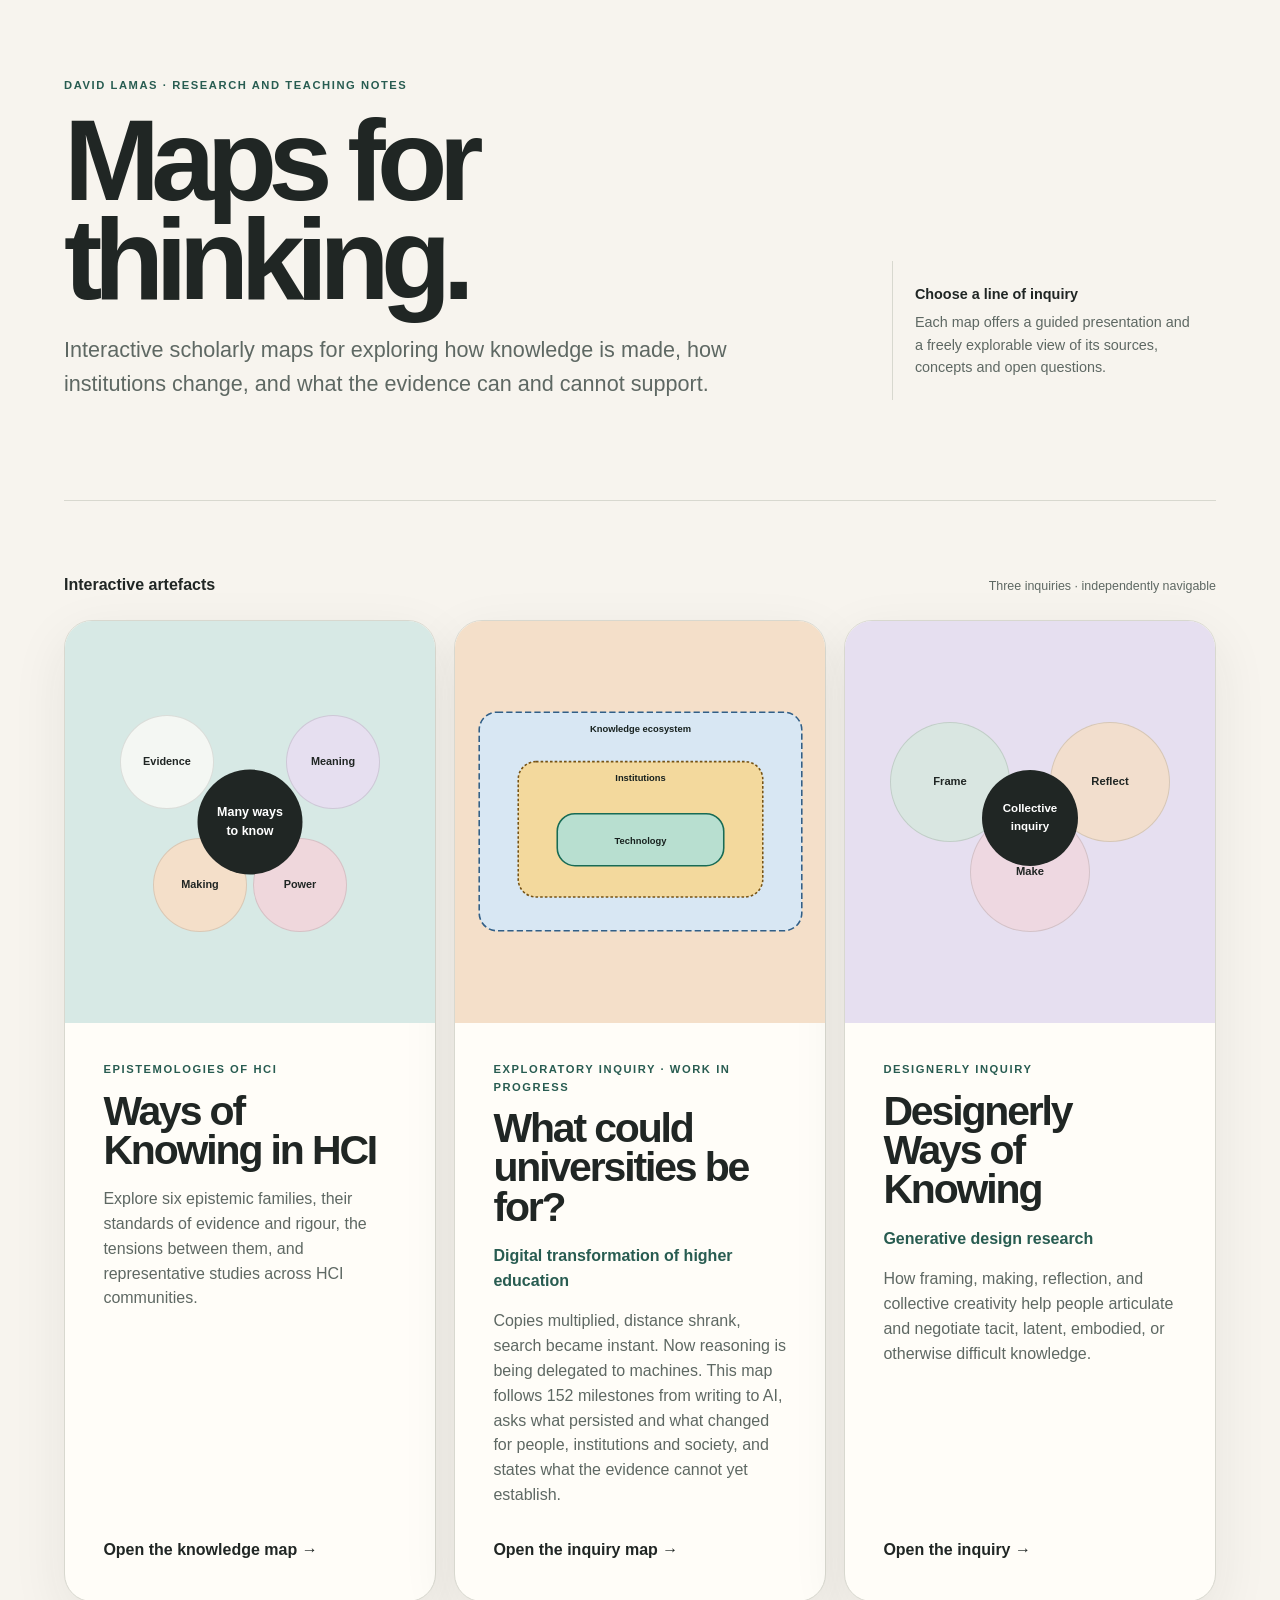
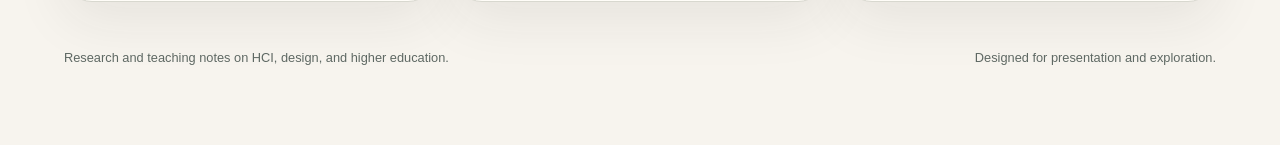
==== commit 23c3b117: "Add Designerly Ways of Knowing inquiry" ====
--- a/index.html
+++ b/index.html
@@ -3,13 +3,13 @@
 <head>
   <meta charset="utf-8">
   <meta name="viewport" content="width=device-width, initial-scale=1">
-  <meta name="description" content="Two interactive scholarly inquiries by David Lamas, including a map asking what universities could be for as reasoning is delegated to machines.">
+  <meta name="description" content="Three interactive scholarly inquiries by David Lamas on knowledge, institutional change, and generative design research.">
   <meta name="theme-color" content="#f7f4ee">
   <link rel="icon" href="data:,">
   <title>Research Maps: David Lamas</title>
   <style>
     :root{color-scheme:light;--paper:#f7f4ee;--ink:#202624;--muted:#5e6863;--panel:#fffdf8;--line:#d8d8cf;--sage:#d7e9e5;--peach:#f4dfc9;--lilac:#e6dff0;--rose:#efd7dc;--blue:#dbe5f2;--shadow:0 18px 55px rgba(36,42,38,.08)}
-    *{box-sizing:border-box}html{scroll-behavior:smooth}body{margin:0;min-height:100vh;background:var(--paper);color:var(--ink);font-family:Inter,ui-sans-serif,-apple-system,BlinkMacSystemFont,"Segoe UI",sans-serif;line-height:1.55}a{color:inherit}.skip-link{position:fixed;top:-80px;left:16px;z-index:10;padding:10px 14px;border-radius:10px;background:var(--ink);color:white}.skip-link:focus{top:12px}:focus-visible{outline:3px solid #315fba;outline-offset:4px}.shell{width:min(1360px,100%);margin:auto;padding:clamp(30px,6vw,88px) clamp(18px,5vw,68px)}header{display:grid;grid-template-columns:minmax(0,1.2fr) minmax(260px,.5fr);gap:50px;align-items:end;padding-bottom:clamp(48px,8vw,100px);border-bottom:1px solid var(--line)}.eyebrow{margin:0;color:#285c51;text-transform:uppercase;letter-spacing:.14em;font-size:.7rem;font-weight:830}h1{max-width:980px;margin:17px 0 24px;font-size:clamp(3.5rem,9vw,8.8rem);line-height:.86;letter-spacing:-.075em}header p:last-child{max-width:680px;margin:0;color:var(--muted);font-size:clamp(1.05rem,1.8vw,1.35rem)}.header-note{align-self:end;padding:22px;border-left:1px solid var(--line);color:var(--muted);font-size:.9rem}.header-note strong{display:block;margin-bottom:6px;color:var(--ink)}main{padding-top:clamp(38px,6vw,72px)}.section-head{display:flex;justify-content:space-between;gap:20px;align-items:baseline;margin-bottom:22px}.section-head h2{margin:0;font-size:1rem}.section-head span{color:var(--muted);font-size:.78rem}.cards{display:grid;grid-template-columns:repeat(2,minmax(0,1fr));gap:18px}.card{min-height:590px;display:grid;grid-template-rows:minmax(245px,.85fr) minmax(0,1.15fr);border:1px solid var(--line);border-radius:28px;overflow:hidden;background:var(--panel);color:inherit;text-decoration:none;box-shadow:var(--shadow);transition:transform .2s ease,box-shadow .2s ease}.card:hover{transform:translateY(-5px);box-shadow:0 26px 70px rgba(36,42,38,.13)}.card:focus-visible{outline-offset:5px}.card-visual{position:relative;display:grid;place-items:center;overflow:hidden}.card:first-child .card-visual{background:var(--sage)}.card:last-child .card-visual{background:var(--peach)}.card-copy{padding:clamp(26px,4vw,48px);display:flex;flex-direction:column}.card h3{max-width:620px;margin:13px 0 17px;font-size:clamp(2.2rem,4.4vw,4.6rem);line-height:.95;letter-spacing:-.055em}.card:last-child h3{margin-bottom:10px}.card-copy>p:not(.eyebrow){max-width:600px;margin:0;color:var(--muted)}.card-kicker{margin-bottom:16px!important;color:#285c51!important;font-weight:760}.card-action{display:block;margin-top:auto!important;padding-top:30px;color:var(--ink)!important;font-weight:780;text-decoration:none}.orbit{position:relative;width:260px;height:220px}.orbit span{position:absolute;width:94px;height:94px;border:1px solid rgba(32,38,36,.12);border-radius:50%;display:grid;place-items:center;background:rgba(255,253,248,.72);font-size:.68rem;font-weight:800}.orbit span:nth-child(1){left:0;top:3px}.orbit span:nth-child(2){right:0;top:3px;background:var(--lilac)}.orbit span:nth-child(3){left:33px;bottom:0;background:var(--peach)}.orbit span:nth-child(4){right:33px;bottom:0;background:var(--rose)}.orbit strong{position:absolute;z-index:2;left:50%;top:50%;transform:translate(-50%,-50%);width:105px;height:105px;border-radius:50%;display:grid;place-items:center;background:var(--ink);color:white;text-align:center;font-size:.78rem}.card-diagram{width:min(390px,90%);height:auto}.card-diagram rect{stroke-width:3}.card-diagram .outer{fill:#d8e7f3;stroke:#315f87;stroke-dasharray:12 6}.card-diagram .middle{fill:#f3d99d;stroke:#765314;stroke-dasharray:5 4}.card-diagram .centre{fill:#b8dfd0;stroke:#176b55}.card-diagram text{text-anchor:middle;fill:#17211e;font-weight:820;font-size:18px;pointer-events:none}.card-diagram g:hover rect,.card-diagram g:focus rect{stroke:#8b2f17;stroke-width:7}.card-diagram g:focus{outline:none}footer{padding-top:46px;display:flex;justify-content:space-between;gap:20px;color:var(--muted);font-size:.8rem}@media(max-width:820px){header{grid-template-columns:1fr}.header-note{border-left:0;border-top:1px solid var(--line);padding-left:0}.cards{grid-template-columns:1fr}.card{min-height:540px}}@media(max-width:520px){.section-head{align-items:start;flex-direction:column}.card{min-height:500px}.card-visual{min-height:220px}footer{flex-direction:column}}@media(prefers-reduced-motion:reduce){*{scroll-behavior:auto!important;transition:none!important}}
+    *{box-sizing:border-box}html{scroll-behavior:smooth}body{margin:0;min-height:100vh;background:var(--paper);color:var(--ink);font-family:Inter,ui-sans-serif,-apple-system,BlinkMacSystemFont,"Segoe UI",sans-serif;line-height:1.55}a{color:inherit}.skip-link{position:fixed;top:-80px;left:16px;z-index:10;padding:10px 14px;border-radius:10px;background:var(--ink);color:white}.skip-link:focus{top:12px}:focus-visible{outline:3px solid #315fba;outline-offset:4px}.shell{width:min(1540px,100%);margin:auto;padding:clamp(30px,6vw,88px) clamp(18px,5vw,68px)}header{display:grid;grid-template-columns:minmax(0,1.2fr) minmax(260px,.5fr);gap:50px;align-items:end;padding-bottom:clamp(48px,8vw,100px);border-bottom:1px solid var(--line)}.eyebrow{margin:0;color:#285c51;text-transform:uppercase;letter-spacing:.14em;font-size:.7rem;font-weight:830}h1{max-width:980px;margin:17px 0 24px;font-size:clamp(3.5rem,9vw,8.8rem);line-height:.86;letter-spacing:-.075em}header p:last-child{max-width:680px;margin:0;color:var(--muted);font-size:clamp(1.05rem,1.8vw,1.35rem)}.header-note{align-self:end;padding:22px;border-left:1px solid var(--line);color:var(--muted);font-size:.9rem}.header-note strong{display:block;margin-bottom:6px;color:var(--ink)}main{padding-top:clamp(38px,6vw,72px)}.section-head{display:flex;justify-content:space-between;gap:20px;align-items:baseline;margin-bottom:22px}.section-head h2{margin:0;font-size:1rem}.section-head span{color:var(--muted);font-size:.78rem}.cards{display:grid;grid-template-columns:repeat(3,minmax(0,1fr));gap:18px}.card{min-height:610px;display:grid;grid-template-rows:minmax(235px,.82fr) minmax(0,1.18fr);border:1px solid var(--line);border-radius:28px;overflow:hidden;background:var(--panel);color:inherit;text-decoration:none;box-shadow:var(--shadow);transition:transform .2s ease,box-shadow .2s ease}.card:hover{transform:translateY(-5px);box-shadow:0 26px 70px rgba(36,42,38,.13)}.card:focus-within{outline:3px solid #315fba;outline-offset:5px}.card-visual{position:relative;display:grid;place-items:center;overflow:hidden}.card:nth-child(1) .card-visual{background:var(--sage)}.card:nth-child(2) .card-visual{background:var(--peach)}.card:nth-child(3) .card-visual{background:var(--lilac)}.card-copy{padding:clamp(25px,3vw,42px);display:flex;flex-direction:column}.card h3{max-width:620px;margin:13px 0 17px;font-size:clamp(2rem,3.2vw,3.7rem);line-height:.96;letter-spacing:-.052em}.card-copy>p:not(.eyebrow){max-width:600px;margin:0;color:var(--muted)}.card-kicker{margin-bottom:16px!important;color:#285c51!important;font-weight:760}.card-action{display:block;margin-top:auto!important;padding-top:30px;color:var(--ink)!important;font-weight:780;text-decoration:none}.orbit{position:relative;width:260px;height:220px}.orbit span{position:absolute;width:94px;height:94px;border:1px solid rgba(32,38,36,.12);border-radius:50%;display:grid;place-items:center;background:rgba(255,253,248,.72);font-size:.68rem;font-weight:800}.orbit span:nth-child(1){left:0;top:3px}.orbit span:nth-child(2){right:0;top:3px;background:var(--lilac)}.orbit span:nth-child(3){left:33px;bottom:0;background:var(--peach)}.orbit span:nth-child(4){right:33px;bottom:0;background:var(--rose)}.orbit strong{position:absolute;z-index:2;left:50%;top:50%;transform:translate(-50%,-50%);width:105px;height:105px;border-radius:50%;display:grid;place-items:center;background:var(--ink);color:white;text-align:center;font-size:.78rem}.card-diagram{width:min(390px,90%);height:auto}.card-diagram rect{stroke-width:3}.card-diagram .outer{fill:#d8e7f3;stroke:#315f87;stroke-dasharray:12 6}.card-diagram .middle{fill:#f3d99d;stroke:#765314;stroke-dasharray:5 4}.card-diagram .centre{fill:#b8dfd0;stroke:#176b55}.card-diagram text{text-anchor:middle;fill:#17211e;font-weight:820;font-size:18px;pointer-events:none}.card-diagram g:hover rect,.card-diagram g:focus rect{stroke:#8b2f17;stroke-width:7}.card-diagram g:focus{outline:none}.designerly-diagram{position:relative;width:280px;height:220px}.designerly-diagram span{position:absolute;width:120px;height:120px;border:1px solid rgba(32,38,36,.13);border-radius:50%;display:grid;place-items:center;background:rgba(255,253,248,.72);font-size:.7rem;font-weight:800}.designerly-diagram span:nth-child(1){left:0;top:10px;background:rgba(216,232,223,.88)}.designerly-diagram span:nth-child(2){right:0;top:10px;background:rgba(244,223,200,.88)}.designerly-diagram span:nth-child(3){left:80px;bottom:0;background:rgba(239,216,222,.88)}.designerly-diagram strong{position:absolute;z-index:2;left:50%;top:48%;transform:translate(-50%,-50%);width:96px;height:96px;border-radius:50%;display:grid;place-items:center;background:var(--ink);color:white;text-align:center;font-size:.72rem}footer{padding-top:46px;display:flex;justify-content:space-between;gap:20px;color:var(--muted);font-size:.8rem}@media(max-width:1120px){.cards{grid-template-columns:1fr 1fr}.card:nth-child(3){grid-column:1/-1;grid-template-columns:minmax(280px,.7fr) 1fr;grid-template-rows:1fr}.card:nth-child(3) .card-copy{min-height:420px}}@media(max-width:820px){header{grid-template-columns:1fr}.header-note{border-left:0;border-top:1px solid var(--line);padding-left:0}.cards{grid-template-columns:1fr}.card,.card:nth-child(3){min-height:540px;grid-column:auto;grid-template-columns:1fr;grid-template-rows:minmax(235px,.82fr) minmax(0,1.18fr)}.card:nth-child(3) .card-copy{min-height:auto}}@media(max-width:520px){.section-head{align-items:start;flex-direction:column}.card{min-height:500px}.card-visual{min-height:220px}footer{flex-direction:column}}@media(prefers-reduced-motion:reduce){*{scroll-behavior:auto!important;transition:none!important}}
   </style>
 </head>
 <body>
@@ -24,7 +24,7 @@
       <aside class="header-note"><strong>Choose a line of inquiry</strong>Each map offers a guided presentation and a freely explorable view of its sources, concepts and open questions.</aside>
     </header>
     <main id="main">
-      <div class="section-head"><h2>Interactive artefacts</h2><span>Two inquiries · independently navigable</span></div>
+      <div class="section-head"><h2>Interactive artefacts</h2><span>Three inquiries · independently navigable</span></div>
       <div class="cards">
         <a class="card" href="ways-of-knowing-in-hci/">
           <div class="card-visual" aria-hidden="true">
@@ -49,9 +49,21 @@
             <a class="card-action" href="digital-transformation-of-higher-education/">Open the inquiry map →</a>
           </div>
         </article>
+        <article class="card">
+          <div class="card-visual" aria-hidden="true">
+            <div class="designerly-diagram"><span>Frame</span><span>Reflect</span><span>Make</span><strong>Collective<br>inquiry</strong></div>
+          </div>
+          <div class="card-copy">
+            <p class="eyebrow">Designerly inquiry</p>
+            <h3>Designerly Ways of Knowing</h3>
+            <p class="card-kicker">Generative design research</p>
+            <p>How framing, making, reflection, and collective creativity help people articulate and negotiate tacit, latent, embodied, or otherwise difficult knowledge.</p>
+            <a class="card-action" href="designerly-ways-of-knowing/">Open the inquiry →</a>
+          </div>
+        </article>
       </div>
     </main>
-    <footer><span>Research and teaching notes on HCI and higher education.</span><span>Designed for presentation and exploration.</span></footer>
+    <footer><span>Research and teaching notes on HCI, design, and higher education.</span><span>Designed for presentation and exploration.</span></footer>
   </div>
 </body>
 </html>
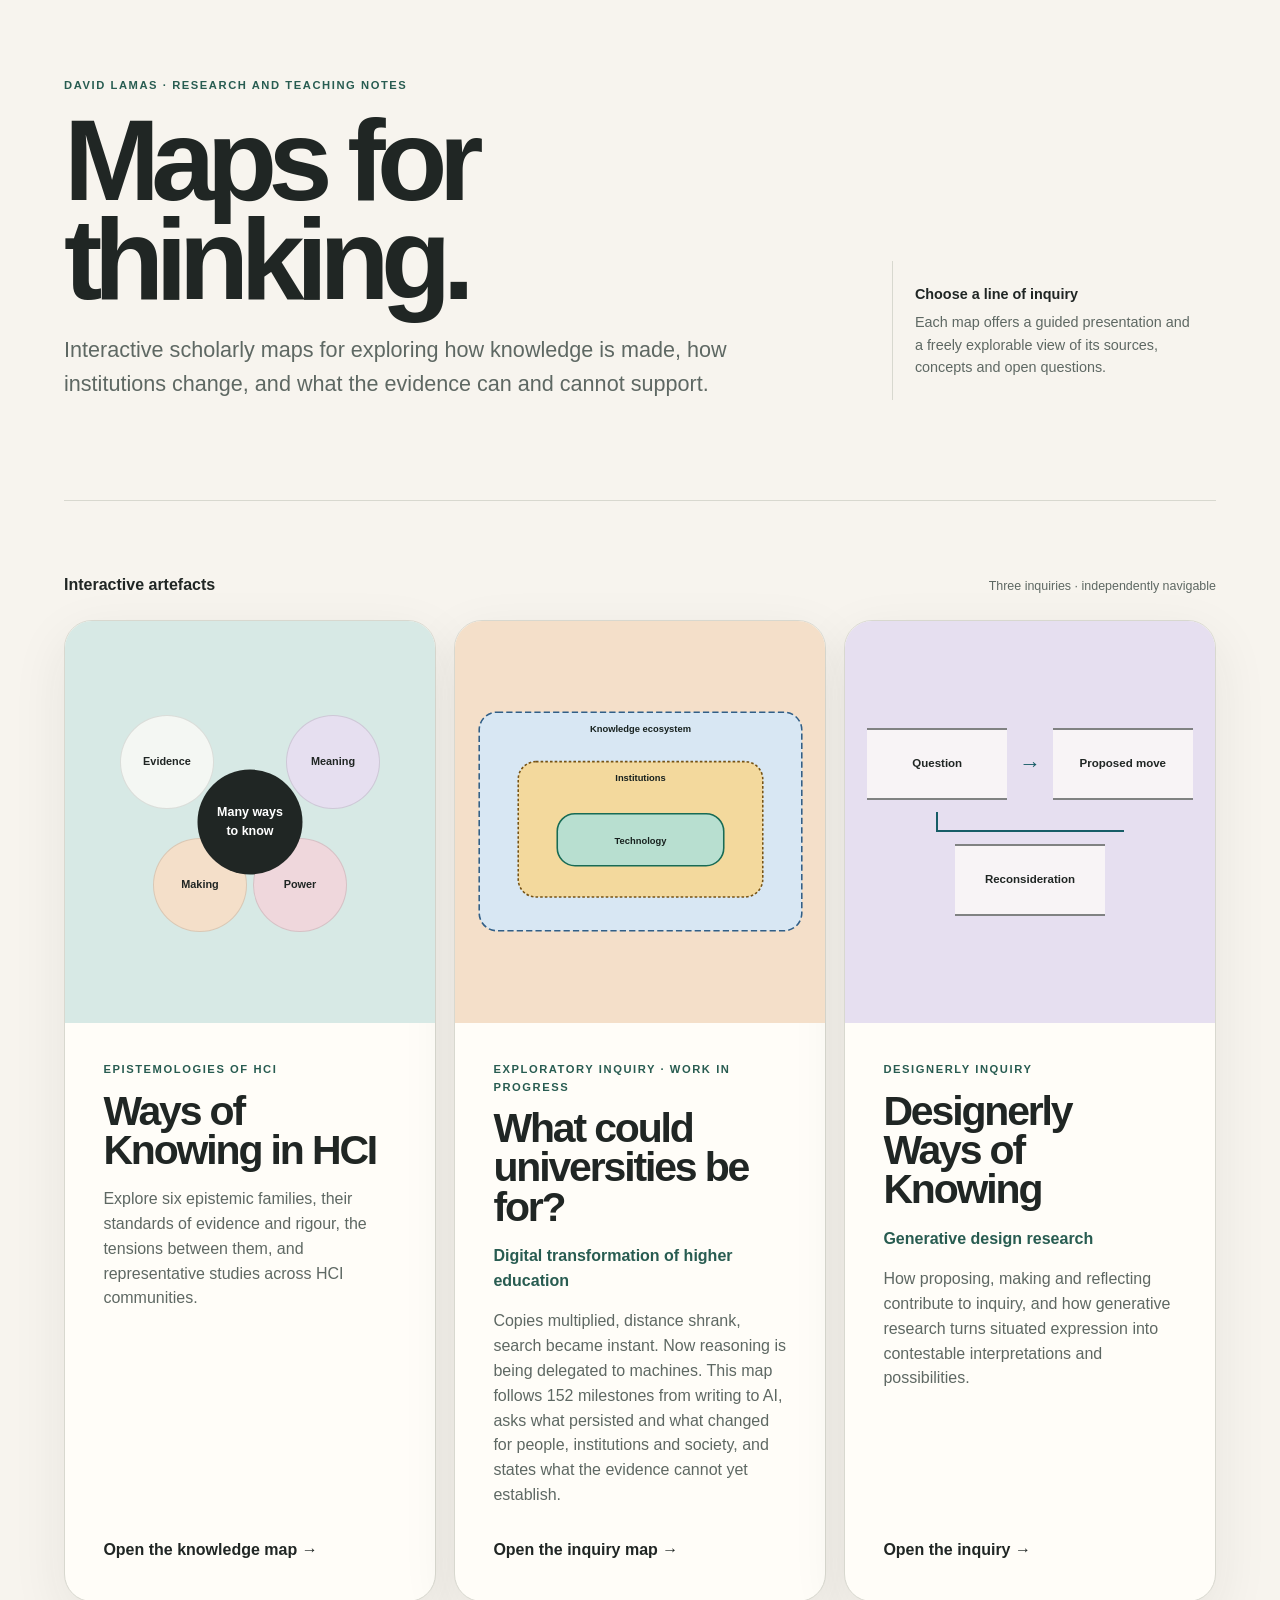
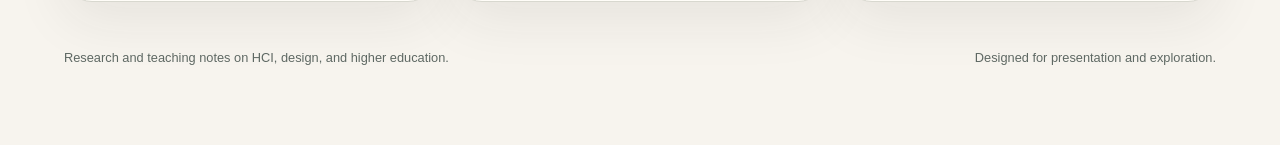
==== commit b18b57a8: "Rebuild Designerly Ways as an evidence-led inquiry" ====
--- a/index.html
+++ b/index.html
@@ -10,6 +10,14 @@
   <style>
     :root{color-scheme:light;--paper:#f7f4ee;--ink:#202624;--muted:#5e6863;--panel:#fffdf8;--line:#d8d8cf;--sage:#d7e9e5;--peach:#f4dfc9;--lilac:#e6dff0;--rose:#efd7dc;--blue:#dbe5f2;--shadow:0 18px 55px rgba(36,42,38,.08)}
     *{box-sizing:border-box}html{scroll-behavior:smooth}body{margin:0;min-height:100vh;background:var(--paper);color:var(--ink);font-family:Inter,ui-sans-serif,-apple-system,BlinkMacSystemFont,"Segoe UI",sans-serif;line-height:1.55}a{color:inherit}.skip-link{position:fixed;top:-80px;left:16px;z-index:10;padding:10px 14px;border-radius:10px;background:var(--ink);color:white}.skip-link:focus{top:12px}:focus-visible{outline:3px solid #315fba;outline-offset:4px}.shell{width:min(1540px,100%);margin:auto;padding:clamp(30px,6vw,88px) clamp(18px,5vw,68px)}header{display:grid;grid-template-columns:minmax(0,1.2fr) minmax(260px,.5fr);gap:50px;align-items:end;padding-bottom:clamp(48px,8vw,100px);border-bottom:1px solid var(--line)}.eyebrow{margin:0;color:#285c51;text-transform:uppercase;letter-spacing:.14em;font-size:.7rem;font-weight:830}h1{max-width:980px;margin:17px 0 24px;font-size:clamp(3.5rem,9vw,8.8rem);line-height:.86;letter-spacing:-.075em}header p:last-child{max-width:680px;margin:0;color:var(--muted);font-size:clamp(1.05rem,1.8vw,1.35rem)}.header-note{align-self:end;padding:22px;border-left:1px solid var(--line);color:var(--muted);font-size:.9rem}.header-note strong{display:block;margin-bottom:6px;color:var(--ink)}main{padding-top:clamp(38px,6vw,72px)}.section-head{display:flex;justify-content:space-between;gap:20px;align-items:baseline;margin-bottom:22px}.section-head h2{margin:0;font-size:1rem}.section-head span{color:var(--muted);font-size:.78rem}.cards{display:grid;grid-template-columns:repeat(3,minmax(0,1fr));gap:18px}.card{min-height:610px;display:grid;grid-template-rows:minmax(235px,.82fr) minmax(0,1.18fr);border:1px solid var(--line);border-radius:28px;overflow:hidden;background:var(--panel);color:inherit;text-decoration:none;box-shadow:var(--shadow);transition:transform .2s ease,box-shadow .2s ease}.card:hover{transform:translateY(-5px);box-shadow:0 26px 70px rgba(36,42,38,.13)}.card:focus-within{outline:3px solid #315fba;outline-offset:5px}.card-visual{position:relative;display:grid;place-items:center;overflow:hidden}.card:nth-child(1) .card-visual{background:var(--sage)}.card:nth-child(2) .card-visual{background:var(--peach)}.card:nth-child(3) .card-visual{background:var(--lilac)}.card-copy{padding:clamp(25px,3vw,42px);display:flex;flex-direction:column}.card h3{max-width:620px;margin:13px 0 17px;font-size:clamp(2rem,3.2vw,3.7rem);line-height:.96;letter-spacing:-.052em}.card-copy>p:not(.eyebrow){max-width:600px;margin:0;color:var(--muted)}.card-kicker{margin-bottom:16px!important;color:#285c51!important;font-weight:760}.card-action{display:block;margin-top:auto!important;padding-top:30px;color:var(--ink)!important;font-weight:780;text-decoration:none}.orbit{position:relative;width:260px;height:220px}.orbit span{position:absolute;width:94px;height:94px;border:1px solid rgba(32,38,36,.12);border-radius:50%;display:grid;place-items:center;background:rgba(255,253,248,.72);font-size:.68rem;font-weight:800}.orbit span:nth-child(1){left:0;top:3px}.orbit span:nth-child(2){right:0;top:3px;background:var(--lilac)}.orbit span:nth-child(3){left:33px;bottom:0;background:var(--peach)}.orbit span:nth-child(4){right:33px;bottom:0;background:var(--rose)}.orbit strong{position:absolute;z-index:2;left:50%;top:50%;transform:translate(-50%,-50%);width:105px;height:105px;border-radius:50%;display:grid;place-items:center;background:var(--ink);color:white;text-align:center;font-size:.78rem}.card-diagram{width:min(390px,90%);height:auto}.card-diagram rect{stroke-width:3}.card-diagram .outer{fill:#d8e7f3;stroke:#315f87;stroke-dasharray:12 6}.card-diagram .middle{fill:#f3d99d;stroke:#765314;stroke-dasharray:5 4}.card-diagram .centre{fill:#b8dfd0;stroke:#176b55}.card-diagram text{text-anchor:middle;fill:#17211e;font-weight:820;font-size:18px;pointer-events:none}.card-diagram g:hover rect,.card-diagram g:focus rect{stroke:#8b2f17;stroke-width:7}.card-diagram g:focus{outline:none}.designerly-diagram{position:relative;width:280px;height:220px}.designerly-diagram span{position:absolute;width:120px;height:120px;border:1px solid rgba(32,38,36,.13);border-radius:50%;display:grid;place-items:center;background:rgba(255,253,248,.72);font-size:.7rem;font-weight:800}.designerly-diagram span:nth-child(1){left:0;top:10px;background:rgba(216,232,223,.88)}.designerly-diagram span:nth-child(2){right:0;top:10px;background:rgba(244,223,200,.88)}.designerly-diagram span:nth-child(3){left:80px;bottom:0;background:rgba(239,216,222,.88)}.designerly-diagram strong{position:absolute;z-index:2;left:50%;top:48%;transform:translate(-50%,-50%);width:96px;height:96px;border-radius:50%;display:grid;place-items:center;background:var(--ink);color:white;text-align:center;font-size:.72rem}footer{padding-top:46px;display:flex;justify-content:space-between;gap:20px;color:var(--muted);font-size:.8rem}@media(max-width:1120px){.cards{grid-template-columns:1fr 1fr}.card:nth-child(3){grid-column:1/-1;grid-template-columns:minmax(280px,.7fr) 1fr;grid-template-rows:1fr}.card:nth-child(3) .card-copy{min-height:420px}}@media(max-width:820px){header{grid-template-columns:1fr}.header-note{border-left:0;border-top:1px solid var(--line);padding-left:0}.cards{grid-template-columns:1fr}.card,.card:nth-child(3){min-height:540px;grid-column:auto;grid-template-columns:1fr;grid-template-rows:minmax(235px,.82fr) minmax(0,1.18fr)}.card:nth-child(3) .card-copy{min-height:auto}}@media(max-width:520px){.section-head{align-items:start;flex-direction:column}.card{min-height:500px}.card-visual{min-height:220px}footer{flex-direction:column}}@media(prefers-reduced-motion:reduce){*{scroll-behavior:auto!important;transition:none!important}}
+  </style>
+  <style>
+    .designerly-diagram{width:min(360px,88%);height:auto;position:static;display:grid;grid-template-columns:1fr auto 1fr;align-items:center;gap:12px;color:var(--ink)}
+    .designerly-diagram span{position:static;width:auto;height:auto;min-height:72px;display:grid;place-items:center;padding:12px;border:0;border-block:2px solid rgba(32,38,36,.55);border-radius:0;background:rgba(255,253,248,.72);font-size:.72rem;font-weight:800;text-align:center}
+    .designerly-diagram span:nth-of-type(1),.designerly-diagram span:nth-of-type(2){position:static;background:rgba(255,253,248,.72)}
+    .designerly-diagram span:nth-of-type(3){position:static;grid-column:1/-1;justify-self:center;min-width:150px;background:rgba(255,253,248,.72)}
+    .designerly-diagram i{font-style:normal;color:#175d67;font-size:1.35rem;font-weight:800}
+    .designerly-diagram b{grid-column:1/-1;height:20px;width:58%;justify-self:center;border-left:2px solid #175d67;border-bottom:2px solid #175d67}
   </style>
 </head>
 <body>
@@ -50,14 +58,14 @@
           </div>
         </article>
         <article class="card">
-          <div class="card-visual" aria-hidden="true">
-            <div class="designerly-diagram"><span>Frame</span><span>Reflect</span><span>Make</span><strong>Collective<br>inquiry</strong></div>
+          <div class="card-visual">
+            <div class="designerly-diagram" role="img" aria-label="An illustrative relation between a question, a proposed move and reconsideration."><span>Question</span><i aria-hidden="true">→</i><span>Proposed move</span><b aria-hidden="true"></b><span>Reconsideration</span></div>
           </div>
           <div class="card-copy">
             <p class="eyebrow">Designerly inquiry</p>
             <h3>Designerly Ways of Knowing</h3>
             <p class="card-kicker">Generative design research</p>
-            <p>How framing, making, reflection, and collective creativity help people articulate and negotiate tacit, latent, embodied, or otherwise difficult knowledge.</p>
+            <p>How proposing, making and reflecting contribute to inquiry, and how generative research turns situated expression into contestable interpretations and possibilities.</p>
             <a class="card-action" href="designerly-ways-of-knowing/">Open the inquiry →</a>
           </div>
         </article>
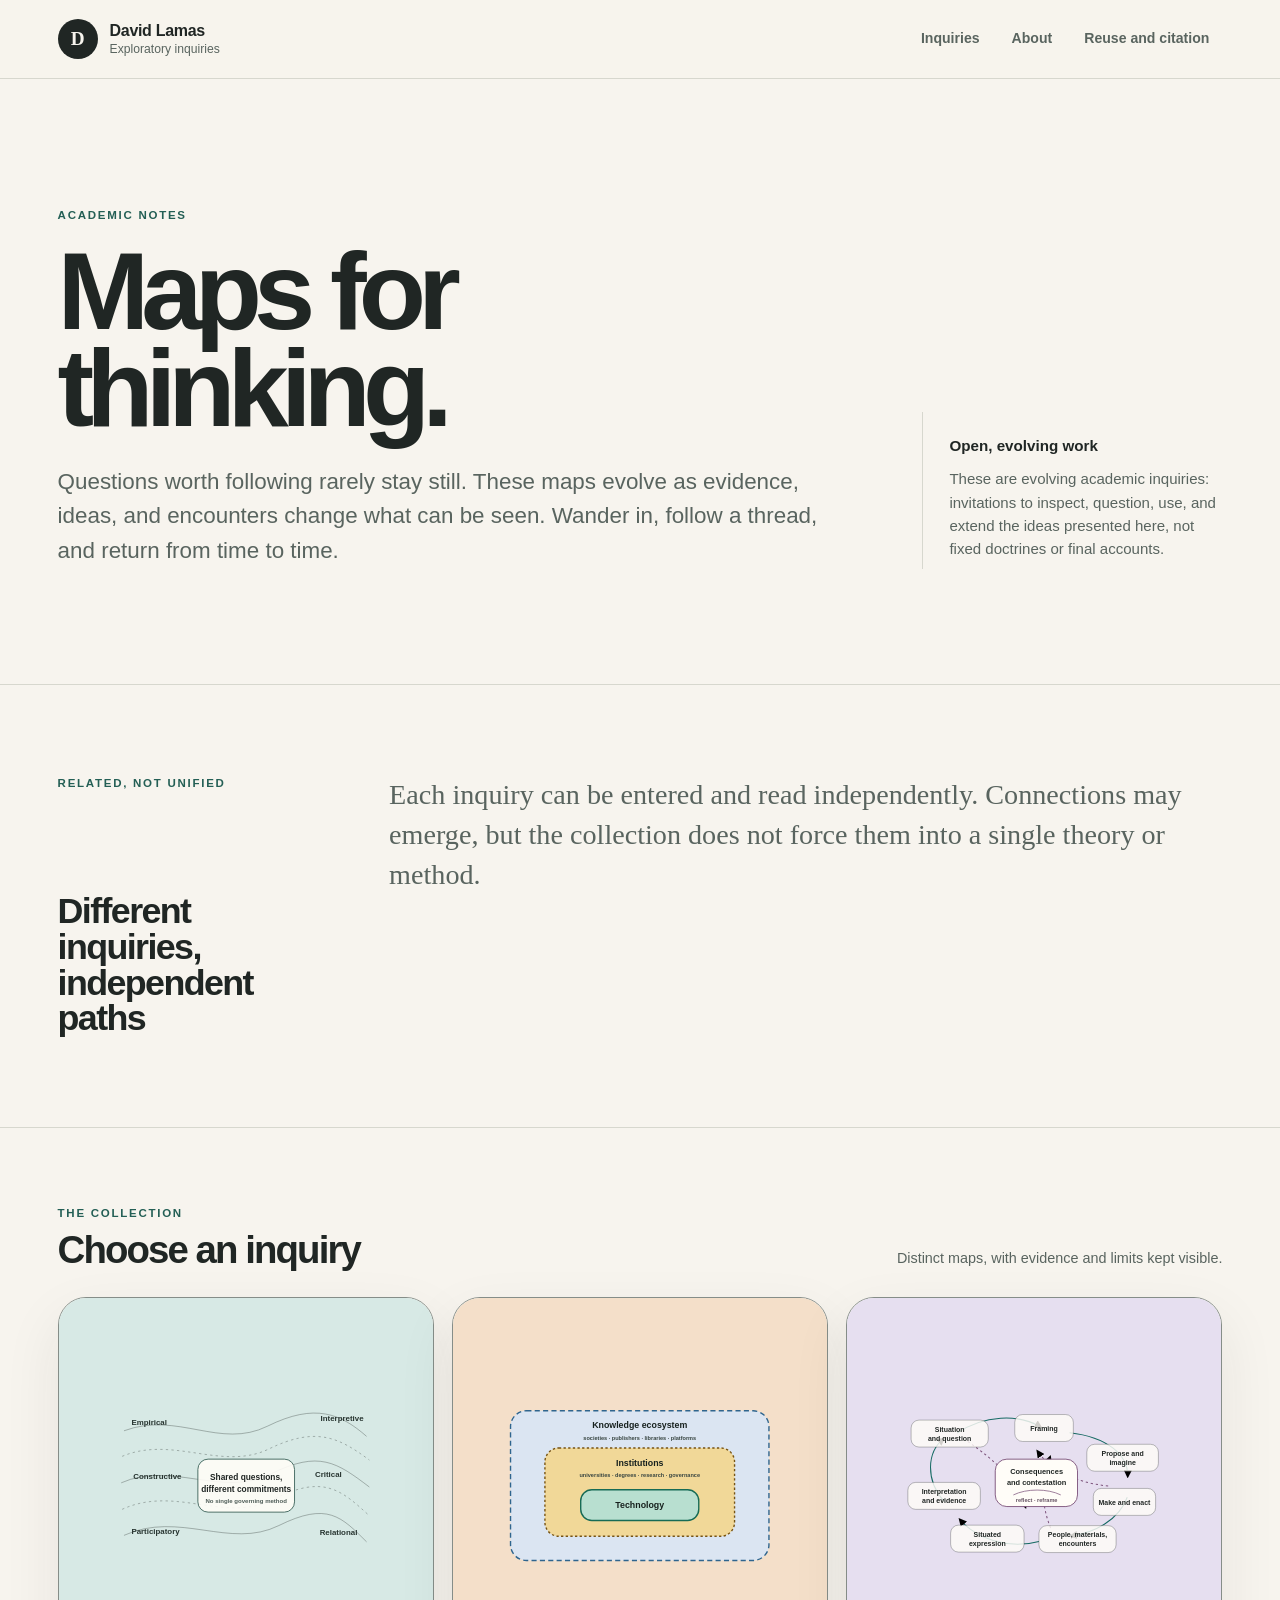
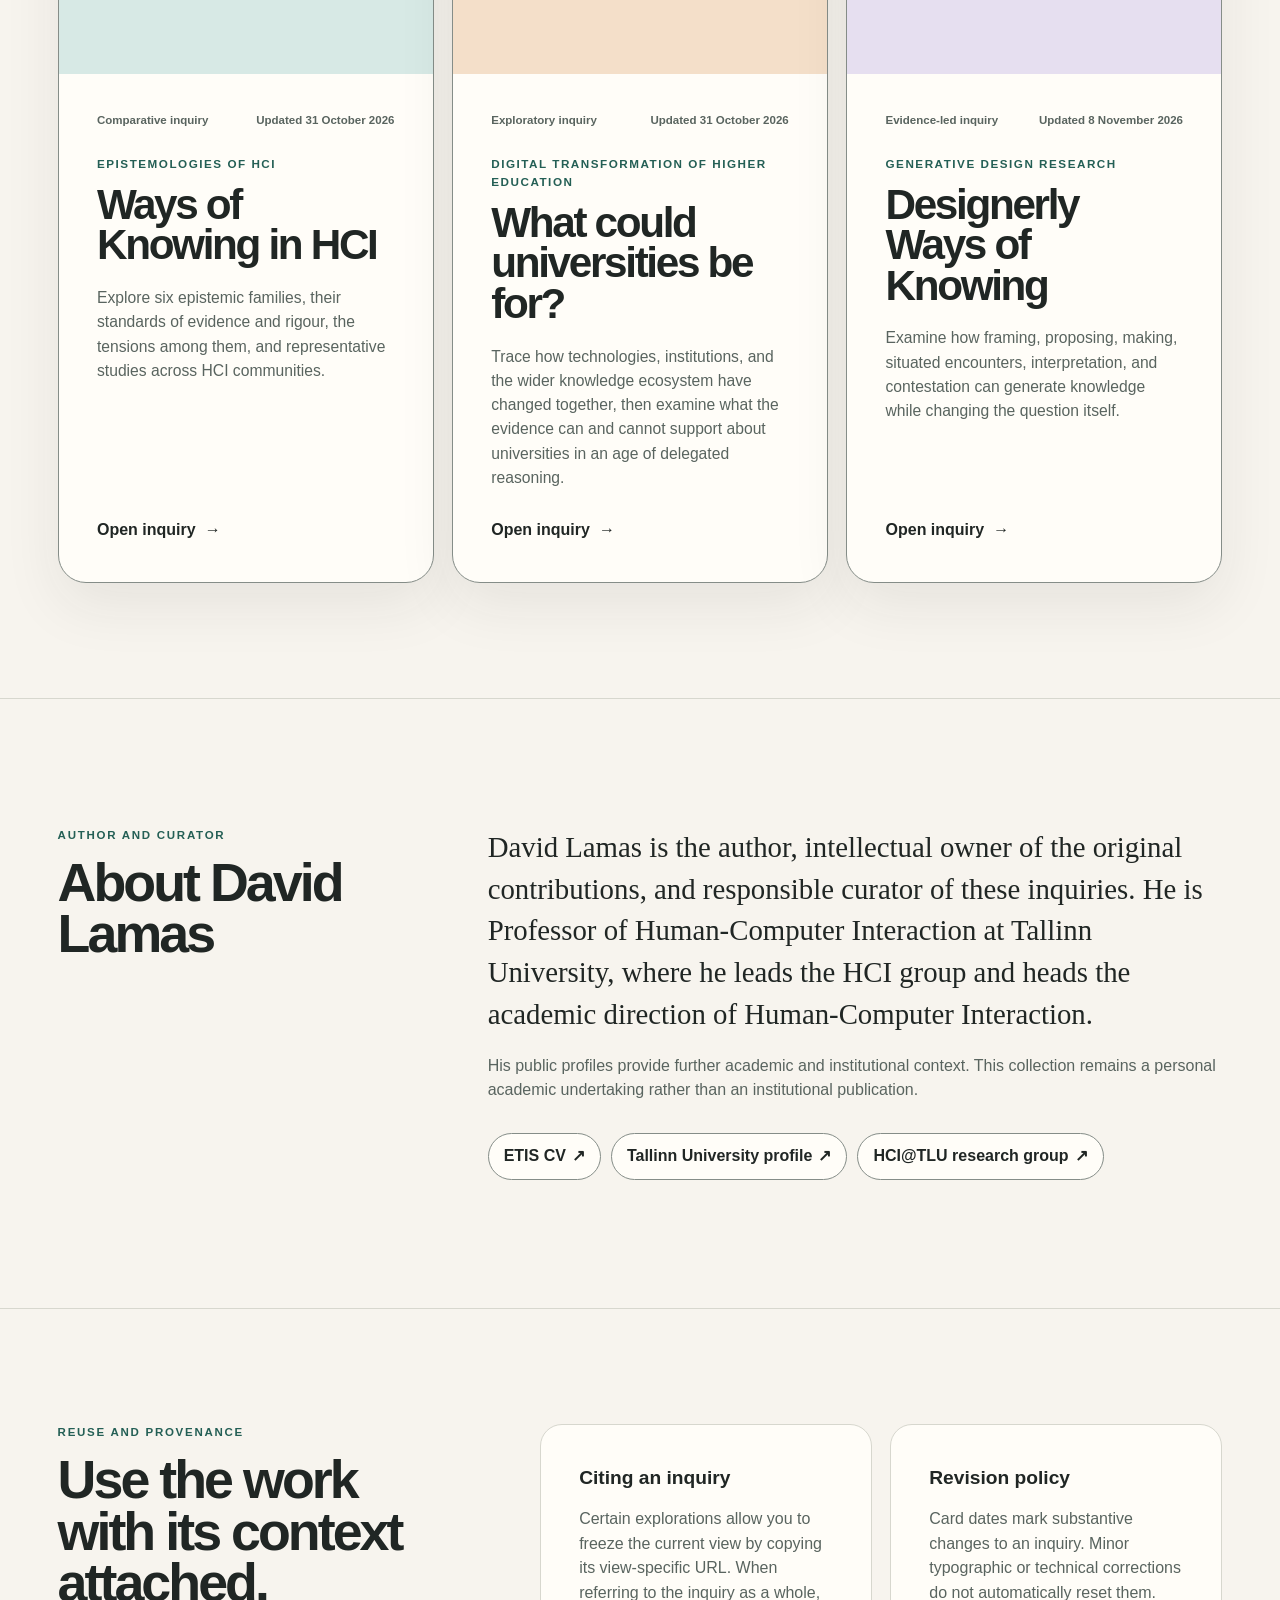
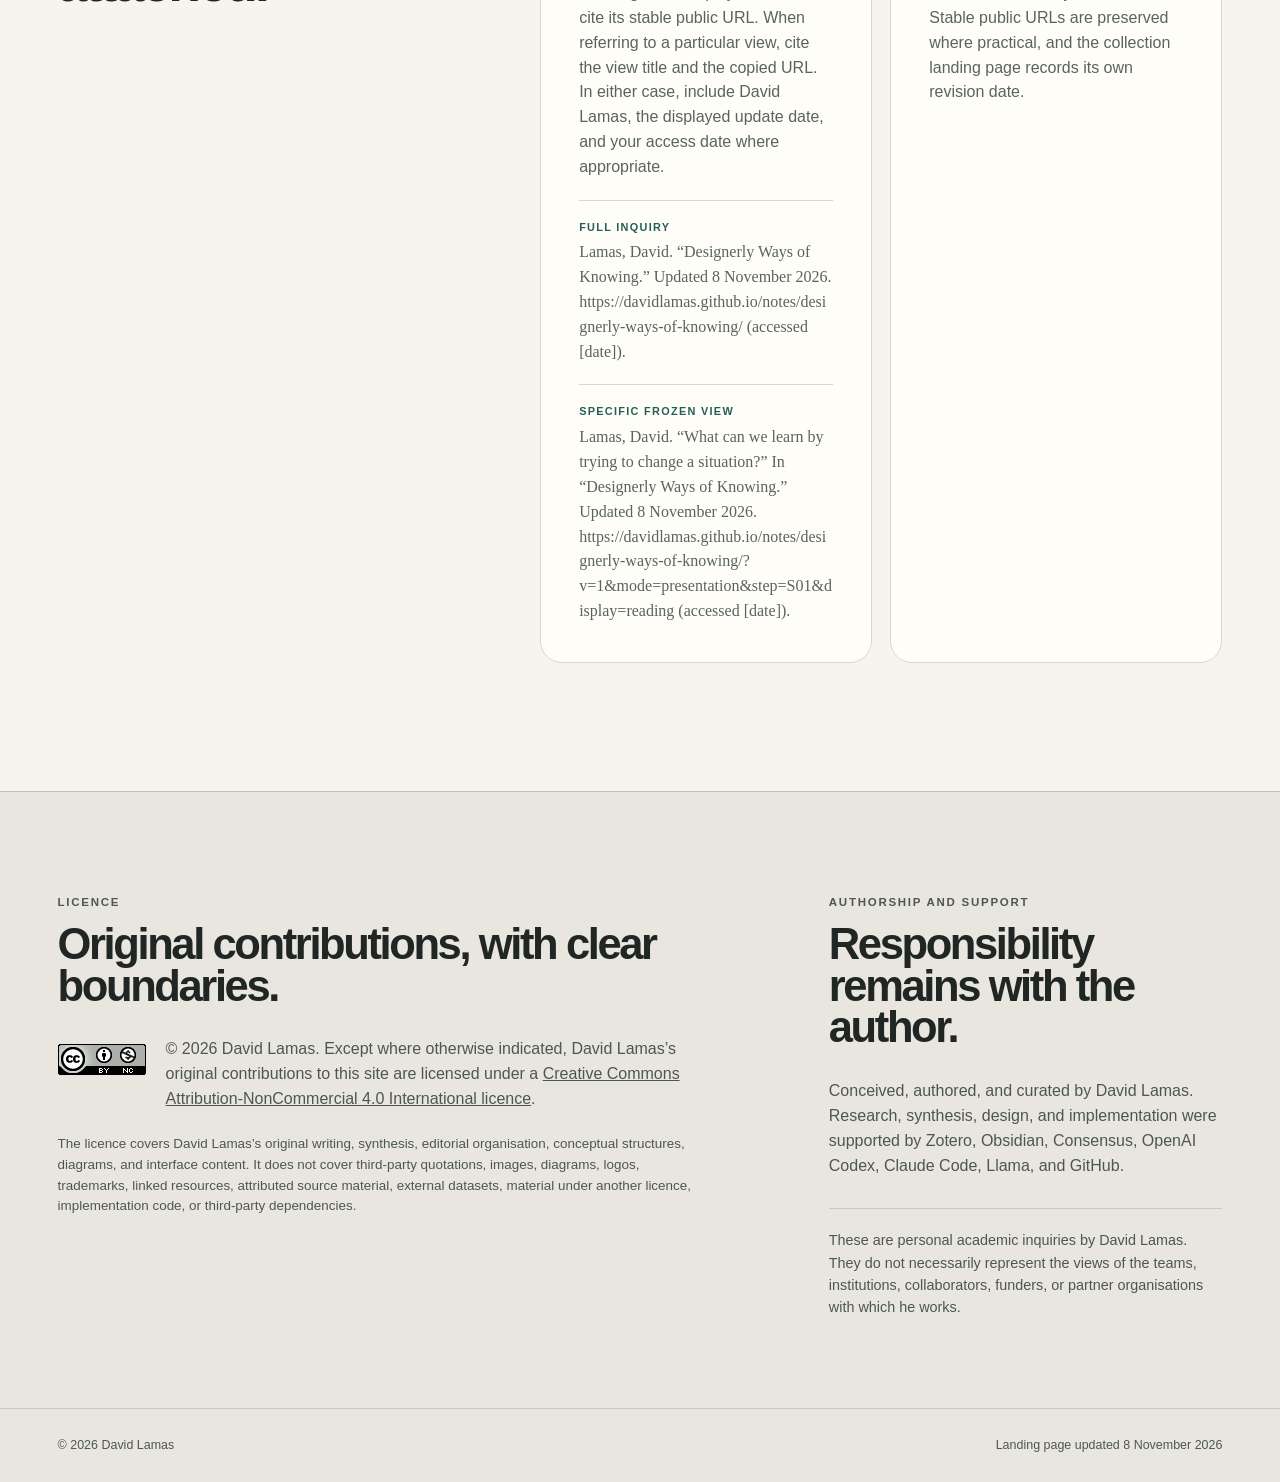
==== commit 6092fe8d: "Build inquiry collection landing page" ====
--- a/index.html
+++ b/index.html
@@ -1,77 +1,283 @@
-<!DOCTYPE html>
-<html lang="en">
+<!doctype html>
+<html lang="en" prefix="cc: https://creativecommons.org/ns# dcterms: https://purl.org/dc/terms/">
 <head>
   <meta charset="utf-8">
   <meta name="viewport" content="width=device-width, initial-scale=1">
-  <meta name="description" content="Three interactive scholarly inquiries by David Lamas on knowledge, institutional change, and generative design research.">
+  <meta name="description" content="Evolving academic inquiries by David Lamas, developed as open maps for thinking.">
+  <meta name="author" content="David Lamas">
+  <meta name="dcterms.creator" content="David Lamas">
+  <meta name="dcterms.license" content="https://creativecommons.org/licenses/by-nc/4.0/">
   <meta name="theme-color" content="#f7f4ee">
-  <link rel="icon" href="data:,">
-  <title>Research Maps: David Lamas</title>
-  <style>
-    :root{color-scheme:light;--paper:#f7f4ee;--ink:#202624;--muted:#5e6863;--panel:#fffdf8;--line:#d8d8cf;--sage:#d7e9e5;--peach:#f4dfc9;--lilac:#e6dff0;--rose:#efd7dc;--blue:#dbe5f2;--shadow:0 18px 55px rgba(36,42,38,.08)}
-    *{box-sizing:border-box}html{scroll-behavior:smooth}body{margin:0;min-height:100vh;background:var(--paper);color:var(--ink);font-family:Inter,ui-sans-serif,-apple-system,BlinkMacSystemFont,"Segoe UI",sans-serif;line-height:1.55}a{color:inherit}.skip-link{position:fixed;top:-80px;left:16px;z-index:10;padding:10px 14px;border-radius:10px;background:var(--ink);color:white}.skip-link:focus{top:12px}:focus-visible{outline:3px solid #315fba;outline-offset:4px}.shell{width:min(1540px,100%);margin:auto;padding:clamp(30px,6vw,88px) clamp(18px,5vw,68px)}header{display:grid;grid-template-columns:minmax(0,1.2fr) minmax(260px,.5fr);gap:50px;align-items:end;padding-bottom:clamp(48px,8vw,100px);border-bottom:1px solid var(--line)}.eyebrow{margin:0;color:#285c51;text-transform:uppercase;letter-spacing:.14em;font-size:.7rem;font-weight:830}h1{max-width:980px;margin:17px 0 24px;font-size:clamp(3.5rem,9vw,8.8rem);line-height:.86;letter-spacing:-.075em}header p:last-child{max-width:680px;margin:0;color:var(--muted);font-size:clamp(1.05rem,1.8vw,1.35rem)}.header-note{align-self:end;padding:22px;border-left:1px solid var(--line);color:var(--muted);font-size:.9rem}.header-note strong{display:block;margin-bottom:6px;color:var(--ink)}main{padding-top:clamp(38px,6vw,72px)}.section-head{display:flex;justify-content:space-between;gap:20px;align-items:baseline;margin-bottom:22px}.section-head h2{margin:0;font-size:1rem}.section-head span{color:var(--muted);font-size:.78rem}.cards{display:grid;grid-template-columns:repeat(3,minmax(0,1fr));gap:18px}.card{min-height:610px;display:grid;grid-template-rows:minmax(235px,.82fr) minmax(0,1.18fr);border:1px solid var(--line);border-radius:28px;overflow:hidden;background:var(--panel);color:inherit;text-decoration:none;box-shadow:var(--shadow);transition:transform .2s ease,box-shadow .2s ease}.card:hover{transform:translateY(-5px);box-shadow:0 26px 70px rgba(36,42,38,.13)}.card:focus-within{outline:3px solid #315fba;outline-offset:5px}.card-visual{position:relative;display:grid;place-items:center;overflow:hidden}.card:nth-child(1) .card-visual{background:var(--sage)}.card:nth-child(2) .card-visual{background:var(--peach)}.card:nth-child(3) .card-visual{background:var(--lilac)}.card-copy{padding:clamp(25px,3vw,42px);display:flex;flex-direction:column}.card h3{max-width:620px;margin:13px 0 17px;font-size:clamp(2rem,3.2vw,3.7rem);line-height:.96;letter-spacing:-.052em}.card-copy>p:not(.eyebrow){max-width:600px;margin:0;color:var(--muted)}.card-kicker{margin-bottom:16px!important;color:#285c51!important;font-weight:760}.card-action{display:block;margin-top:auto!important;padding-top:30px;color:var(--ink)!important;font-weight:780;text-decoration:none}.orbit{position:relative;width:260px;height:220px}.orbit span{position:absolute;width:94px;height:94px;border:1px solid rgba(32,38,36,.12);border-radius:50%;display:grid;place-items:center;background:rgba(255,253,248,.72);font-size:.68rem;font-weight:800}.orbit span:nth-child(1){left:0;top:3px}.orbit span:nth-child(2){right:0;top:3px;background:var(--lilac)}.orbit span:nth-child(3){left:33px;bottom:0;background:var(--peach)}.orbit span:nth-child(4){right:33px;bottom:0;background:var(--rose)}.orbit strong{position:absolute;z-index:2;left:50%;top:50%;transform:translate(-50%,-50%);width:105px;height:105px;border-radius:50%;display:grid;place-items:center;background:var(--ink);color:white;text-align:center;font-size:.78rem}.card-diagram{width:min(390px,90%);height:auto}.card-diagram rect{stroke-width:3}.card-diagram .outer{fill:#d8e7f3;stroke:#315f87;stroke-dasharray:12 6}.card-diagram .middle{fill:#f3d99d;stroke:#765314;stroke-dasharray:5 4}.card-diagram .centre{fill:#b8dfd0;stroke:#176b55}.card-diagram text{text-anchor:middle;fill:#17211e;font-weight:820;font-size:18px;pointer-events:none}.card-diagram g:hover rect,.card-diagram g:focus rect{stroke:#8b2f17;stroke-width:7}.card-diagram g:focus{outline:none}.designerly-diagram{position:relative;width:280px;height:220px}.designerly-diagram span{position:absolute;width:120px;height:120px;border:1px solid rgba(32,38,36,.13);border-radius:50%;display:grid;place-items:center;background:rgba(255,253,248,.72);font-size:.7rem;font-weight:800}.designerly-diagram span:nth-child(1){left:0;top:10px;background:rgba(216,232,223,.88)}.designerly-diagram span:nth-child(2){right:0;top:10px;background:rgba(244,223,200,.88)}.designerly-diagram span:nth-child(3){left:80px;bottom:0;background:rgba(239,216,222,.88)}.designerly-diagram strong{position:absolute;z-index:2;left:50%;top:48%;transform:translate(-50%,-50%);width:96px;height:96px;border-radius:50%;display:grid;place-items:center;background:var(--ink);color:white;text-align:center;font-size:.72rem}footer{padding-top:46px;display:flex;justify-content:space-between;gap:20px;color:var(--muted);font-size:.8rem}@media(max-width:1120px){.cards{grid-template-columns:1fr 1fr}.card:nth-child(3){grid-column:1/-1;grid-template-columns:minmax(280px,.7fr) 1fr;grid-template-rows:1fr}.card:nth-child(3) .card-copy{min-height:420px}}@media(max-width:820px){header{grid-template-columns:1fr}.header-note{border-left:0;border-top:1px solid var(--line);padding-left:0}.cards{grid-template-columns:1fr}.card,.card:nth-child(3){min-height:540px;grid-column:auto;grid-template-columns:1fr;grid-template-rows:minmax(235px,.82fr) minmax(0,1.18fr)}.card:nth-child(3) .card-copy{min-height:auto}}@media(max-width:520px){.section-head{align-items:start;flex-direction:column}.card{min-height:500px}.card-visual{min-height:220px}footer{flex-direction:column}}@media(prefers-reduced-motion:reduce){*{scroll-behavior:auto!important;transition:none!important}}
-  </style>
-  <style>
-    .designerly-diagram{width:min(360px,88%);height:auto;position:static;display:grid;grid-template-columns:1fr auto 1fr;align-items:center;gap:12px;color:var(--ink)}
-    .designerly-diagram span{position:static;width:auto;height:auto;min-height:72px;display:grid;place-items:center;padding:12px;border:0;border-block:2px solid rgba(32,38,36,.55);border-radius:0;background:rgba(255,253,248,.72);font-size:.72rem;font-weight:800;text-align:center}
-    .designerly-diagram span:nth-of-type(1),.designerly-diagram span:nth-of-type(2){position:static;background:rgba(255,253,248,.72)}
-    .designerly-diagram span:nth-of-type(3){position:static;grid-column:1/-1;justify-self:center;min-width:150px;background:rgba(255,253,248,.72)}
-    .designerly-diagram i{font-style:normal;color:#175d67;font-size:1.35rem;font-weight:800}
-    .designerly-diagram b{grid-column:1/-1;height:20px;width:58%;justify-self:center;border-left:2px solid #175d67;border-bottom:2px solid #175d67}
-  </style>
+  <link rel="canonical" href="https://davidlamas.github.io/notes/">
+  <link rel="license" href="https://creativecommons.org/licenses/by-nc/4.0/">
+  <link rel="icon" href="assets/site-mark.svg" type="image/svg+xml">
+  <meta property="og:type" content="website">
+  <meta property="og:site_name" content="David Lamas · Maps for thinking">
+  <meta property="og:title" content="Maps for thinking · David Lamas">
+  <meta property="og:description" content="Evolving academic inquiries, with evidence and limits kept visible.">
+  <meta property="og:url" content="https://davidlamas.github.io/notes/">
+  <meta property="og:image" content="https://davidlamas.github.io/notes/assets/notes-collection-social.png">
+  <meta property="og:image:width" content="1200">
+  <meta property="og:image:height" content="630">
+  <meta property="og:image:alt" content="Maps for thinking by David Lamas, an evolving collection of academic inquiries.">
+  <meta name="twitter:card" content="summary_large_image">
+  <meta name="twitter:title" content="Maps for thinking · David Lamas">
+  <meta name="twitter:description" content="Evolving academic inquiries, with evidence and limits kept visible.">
+  <meta name="twitter:image" content="https://davidlamas.github.io/notes/assets/notes-collection-social.png">
+  <title>Maps for thinking · David Lamas</title>
+  <link rel="stylesheet" href="assets/landing.css?v=1">
+  <script type="application/ld+json">
+  {
+    "@context": "https://schema.org",
+    "@type": "CollectionPage",
+    "name": "Maps for thinking by David Lamas",
+    "description": "Evolving academic inquiries developed as open maps for thinking.",
+    "url": "https://davidlamas.github.io/notes/",
+    "dateModified": "2026-11-08",
+    "license": "https://creativecommons.org/licenses/by-nc/4.0/",
+    "author": {
+      "@type": "Person",
+      "name": "David Lamas",
+      "jobTitle": "Professor of Human-Computer Interaction",
+      "url": "https://www.tlu.ee/en/node/106045",
+      "sameAs": [
+        "https://www.etis.ee/CV/David%20Ribeiro_Lamas/",
+        "https://www.tlu.ee/en/node/106045"
+      ],
+      "affiliation": {
+        "@type": "Organization",
+        "name": "Tallinn University",
+        "url": "https://www.tlu.ee/"
+      }
+    },
+    "hasPart": [
+      {
+        "@type": "CreativeWork",
+        "name": "Ways of Knowing in HCI",
+        "url": "https://davidlamas.github.io/notes/ways-of-knowing-in-hci/",
+        "dateModified": "2026-10-31"
+      },
+      {
+        "@type": "CreativeWork",
+        "name": "Digital Transformation of Higher Education",
+        "alternateName": "What could universities be for?",
+        "url": "https://davidlamas.github.io/notes/digital-transformation-of-higher-education/",
+        "dateModified": "2026-10-31"
+      },
+      {
+        "@type": "CreativeWork",
+        "name": "Designerly Ways of Knowing",
+        "url": "https://davidlamas.github.io/notes/designerly-ways-of-knowing/",
+        "dateModified": "2026-11-08"
+      }
+    ]
+  }
+  </script>
 </head>
-<body>
-  <a class="skip-link" href="#main">Skip to maps</a>
-  <div class="shell">
-    <header>
-      <div>
-        <p class="eyebrow">David Lamas · Research and teaching notes</p>
-        <h1>Maps for thinking.</h1>
-        <p>Interactive scholarly maps for exploring how knowledge is made, how institutions change, and what the evidence can and cannot support.</p>
-      </div>
-      <aside class="header-note"><strong>Choose a line of inquiry</strong>Each map offers a guided presentation and a freely explorable view of its sources, concepts and open questions.</aside>
-    </header>
-    <main id="main">
-      <div class="section-head"><h2>Interactive artefacts</h2><span>Three inquiries · independently navigable</span></div>
-      <div class="cards">
-        <a class="card" href="ways-of-knowing-in-hci/">
-          <div class="card-visual" aria-hidden="true">
-            <div class="orbit"><span>Evidence</span><span>Meaning</span><span>Making</span><span>Power</span><strong>Many ways<br>to know</strong></div>
-          </div>
-          <div class="card-copy">
-            <p class="eyebrow">Epistemologies of HCI</p>
-            <h3>Ways of Knowing in HCI</h3>
-            <p>Explore six epistemic families, their standards of evidence and rigour, the tensions between them, and representative studies across HCI communities.</p>
-            <p class="card-action">Open the knowledge map →</p>
-          </div>
+<body about="https://davidlamas.github.io/notes/" typeof="cc:Work">
+  <a class="skip-link" href="#main">Skip to main content</a>
+
+  <header class="site-header">
+    <div class="site-shell header-inner">
+      <a class="identity" href="#top" aria-label="David Lamas academic inquiries, page top">
+        <span class="identity-mark" aria-hidden="true">D</span>
+        <span>David Lamas <small>Exploratory inquiries</small></span>
+      </a>
+      <nav class="page-nav" aria-label="On this page">
+        <a href="#inquiries">Inquiries</a>
+        <a href="#about">About</a>
+        <a href="#reuse">Reuse and citation</a>
+      </nav>
+    </div>
+  </header>
+
+  <main id="main" tabindex="-1">
+    <section class="hero site-shell" id="top" aria-labelledby="page-title">
+      <div class="hero-copy">
+        <p class="eyebrow">Academic notes</p>
+        <h1 id="page-title">Maps for thinking.</h1>
+        <p class="standfirst">Questions worth following rarely stay still. These maps evolve as evidence, ideas, and encounters change what can be seen. Wander in, follow a thread, and return from time to time.</p>
+      </div>
+      <aside class="inquiry-note" aria-labelledby="inquiry-note-title">
+        <h2 id="inquiry-note-title">Open, evolving work</h2>
+        <p>These are evolving academic inquiries: invitations to inspect, question, use, and extend the ideas presented here, not fixed doctrines or final accounts.</p>
+      </aside>
+    </section>
+
+    <section class="relationship site-shell" aria-labelledby="relationship-title">
+      <p class="eyebrow">Related, not unified</p>
+      <h2 id="relationship-title">Different inquiries, independent paths</h2>
+      <p>Each inquiry can be entered and read independently. Connections may emerge, but the collection does not force them into a single theory or method.</p>
+    </section>
+
+    <section class="inquiries site-shell" id="inquiries" aria-labelledby="inquiries-title">
+      <div class="section-heading">
+        <div>
+          <p class="eyebrow">The collection</p>
+          <h2 id="inquiries-title">Choose an inquiry</h2>
+        </div>
+        <p>Distinct maps, with evidence and limits kept visible.</p>
+      </div>
+
+      <div class="card-grid">
+        <a class="inquiry-card inquiry-card-hci" href="ways-of-knowing-in-hci/">
+          <span class="card-visual">
+            <span class="visually-hidden">Diagram: six distinct HCI traditions remain separate while addressing shared questions about evidence, explanation, design, values, participation, and power.</span>
+            <svg viewBox="0 0 640 390" aria-hidden="true" focusable="false">
+              <path class="hci-thread thread-1" d="M58 77 C174 34 264 118 367 67 S525 41 580 89"></path>
+              <path class="hci-thread thread-2" d="M54 132 C163 86 269 165 370 116 S520 91 586 140"></path>
+              <path class="hci-thread thread-3" d="M52 189 C159 141 270 222 374 170 S516 145 586 198"></path>
+              <path class="hci-thread thread-4" d="M54 246 C170 193 275 278 381 224 S526 205 584 258"></path>
+              <path class="hci-thread thread-5" d="M58 302 C177 248 286 333 391 281 S526 262 580 316"></path>
+              <g class="hci-labels">
+                <text x="74" y="64">Empirical</text>
+                <text x="481" y="57">Interpretive</text>
+                <text x="78" y="180">Constructive</text>
+                <text x="469" y="177">Critical</text>
+                <text x="74" y="298">Participatory</text>
+                <text x="479" y="301">Relational</text>
+              </g>
+              <g class="hci-centre">
+                <rect x="217" y="138" width="208" height="114" rx="22"></rect>
+                <text x="321" y="182">Shared questions,</text>
+                <text x="321" y="209">different commitments</text>
+                <text class="hci-small" x="321" y="232">No single governing method</text>
+              </g>
+            </svg>
+          </span>
+          <span class="card-body">
+            <span class="card-meta"><span>Comparative inquiry</span><time datetime="2026-10-31">Updated 31 October 2026</time></span>
+            <span class="card-subject">Epistemologies of HCI</span>
+            <span class="card-title" role="heading" aria-level="3">Ways of Knowing in HCI</span>
+            <span class="card-description">Explore six epistemic families, their standards of evidence and rigour, the tensions among them, and representative studies across HCI communities.</span>
+            <span class="card-action">Open inquiry <span aria-hidden="true">→</span></span>
+          </span>
         </a>
-        <article class="card">
-          <div class="card-visual">
-            <svg class="card-diagram" viewBox="0 0 640 440" role="img" aria-labelledby="card-diagram-title card-diagram-desc"><title id="card-diagram-title">Technology, institutions and the knowledge ecosystem</title><desc id="card-diagram-desc">Three nested rounded rectangles. Technology is in the centre, institutions are in the middle, and the knowledge ecosystem is the outer ring.</desc><g tabindex="0" role="group" aria-label="Knowledge ecosystem"><rect class="outer" x="10" y="10" width="620" height="420" rx="34"></rect><text x="320" y="48">Knowledge ecosystem</text></g><g tabindex="0" role="group" aria-label="Institutions"><rect class="middle" x="85" y="105" width="470" height="260" rx="34"></rect><text x="320" y="142">Institutions</text></g><g tabindex="0" role="group" aria-label="Technology"><rect class="centre" x="160" y="205" width="320" height="100" rx="34"></rect><text x="320" y="263">Technology</text></g></svg>
-          </div>
-          <div class="card-copy">
-            <p class="eyebrow">Exploratory inquiry · Work in progress</p>
-            <h3>What could universities be for?</h3>
-            <p class="card-kicker">Digital transformation of higher education</p>
-            <p>Copies multiplied, distance shrank, search became instant. Now reasoning is being delegated to machines. This map follows 152 milestones from writing to AI, asks what persisted and what changed for people, institutions and society, and states what the evidence cannot yet establish.</p>
-            <a class="card-action" href="digital-transformation-of-higher-education/">Open the inquiry map →</a>
-          </div>
+
+        <a class="inquiry-card inquiry-card-higher-ed" href="digital-transformation-of-higher-education/">
+          <span class="card-visual">
+            <span class="visually-hidden">Diagram: technology sits within institutions, and institutions sit within a wider knowledge ecosystem.</span>
+            <svg viewBox="0 0 640 390" aria-hidden="true" focusable="false">
+              <rect class="ecosystem" x="42" y="34" width="556" height="322" rx="34"></rect>
+              <text class="diagram-title" x="320" y="72">Knowledge ecosystem</text>
+              <text class="diagram-note" x="320" y="96">societies · publishers · libraries · platforms</text>
+              <rect class="institutions" x="116" y="114" width="408" height="190" rx="30"></rect>
+              <text class="diagram-title" x="320" y="153">Institutions</text>
+              <text class="diagram-note" x="320" y="177">universities · degrees · research · governance</text>
+              <rect class="technology" x="193" y="204" width="254" height="66" rx="24"></rect>
+              <text class="diagram-title" x="320" y="244">Technology</text>
+            </svg>
+          </span>
+          <span class="card-body">
+            <span class="card-meta"><span>Exploratory inquiry</span><time datetime="2026-10-31">Updated 31 October 2026</time></span>
+            <span class="card-subject">Digital Transformation of Higher Education</span>
+            <span class="card-title" role="heading" aria-level="3">What could universities be for?</span>
+            <span class="card-description">Trace how technologies, institutions, and the wider knowledge ecosystem have changed together, then examine what the evidence can and cannot support about universities in an age of delegated reasoning.</span>
+            <span class="card-action">Open inquiry <span aria-hidden="true">→</span></span>
+          </span>
+        </a>
+
+        <a class="inquiry-card inquiry-card-designerly" href="designerly-ways-of-knowing/">
+          <span class="card-visual">
+            <span class="visually-hidden">Diagram: a consequential situation is framed, proposed into, made, encountered, expressed, interpreted, contested, and reframed. Arrows loop and cross, showing that encounters can change both the proposal and the question.</span>
+            <svg viewBox="0 0 640 390" aria-hidden="true" focusable="false">
+              <defs>
+                <marker id="arrow-designerly" markerWidth="8" markerHeight="8" refX="6" refY="4" orient="auto">
+                  <path d="M0 0 L8 4 L0 8 z"></path>
+                </marker>
+              </defs>
+              <g class="designerly-links">
+                <path d="M153 82 C210 43 286 40 333 69"></path>
+                <path d="M395 81 C477 90 521 130 520 175"></path>
+                <path d="M519 220 C501 269 448 297 398 303"></path>
+                <path d="M329 315 C263 333 194 309 159 268"></path>
+                <path d="M126 230 C84 183 88 123 124 94"></path>
+                <path class="cross-link" d="M176 100 C240 145 280 184 300 241"></path>
+                <path class="cross-link" d="M478 196 C405 187 356 164 326 121"></path>
+                <path class="cross-link" d="M354 286 C334 235 333 188 353 133"></path>
+              </g>
+              <g class="designerly-node question"><rect x="54" y="54" width="166" height="58" rx="17"></rect><text x="137" y="79">Situation</text><text x="137" y="98">and question</text></g>
+              <g class="designerly-node framing"><rect x="277" y="42" width="126" height="58" rx="17"></rect><text x="340" y="77">Framing</text></g>
+              <g class="designerly-node propose"><rect x="432" y="106" width="154" height="58" rx="17"></rect><text x="509" y="131">Propose and</text><text x="509" y="150">imagine</text></g>
+              <g class="designerly-node make"><rect x="446" y="201" width="134" height="58" rx="17"></rect><text x="513" y="236">Make and enact</text></g>
+              <g class="designerly-node encounter"><rect x="329" y="281" width="166" height="58" rx="17"></rect><text x="412" y="306">People, materials,</text><text x="412" y="325">encounters</text></g>
+              <g class="designerly-node expression"><rect x="139" y="280" width="158" height="58" rx="17"></rect><text x="218" y="305">Situated</text><text x="218" y="324">expression</text></g>
+              <g class="designerly-node interpret"><rect x="47" y="188" width="156" height="58" rx="17"></rect><text x="125" y="213">Interpretation</text><text x="125" y="232">and evidence</text></g>
+              <g class="designerly-centre"><rect x="235" y="138" width="177" height="102" rx="25"></rect><text x="324" y="171">Consequences</text><text x="324" y="193">and contestation</text><path d="M274 215 C302 201 348 201 376 215"></path><text class="designerly-small" x="324" y="230">reflect · reframe</text></g>
+            </svg>
+          </span>
+          <span class="card-body">
+            <span class="card-meta"><span>Evidence-led inquiry</span><time datetime="2026-11-08">Updated 8 November 2026</time></span>
+            <span class="card-subject">Generative design research</span>
+            <span class="card-title" role="heading" aria-level="3">Designerly Ways of Knowing</span>
+            <span class="card-description">Examine how framing, proposing, making, situated encounters, interpretation, and contestation can generate knowledge while changing the question itself.</span>
+            <span class="card-action">Open inquiry <span aria-hidden="true">→</span></span>
+          </span>
+        </a>
+      </div>
+    </section>
+
+    <section class="about site-shell" id="about" aria-labelledby="about-title">
+      <div class="about-heading">
+        <p class="eyebrow">Author and curator</p>
+        <h2 id="about-title">About David Lamas</h2>
+      </div>
+      <div class="about-copy">
+        <p class="about-lead">David Lamas is the author, intellectual owner of the original contributions, and responsible curator of these inquiries. He is Professor of Human-Computer Interaction at Tallinn University, where he leads the HCI group and heads the academic direction of Human-Computer Interaction.</p>
+        <p>His public profiles provide further academic and institutional context. This collection remains a personal academic undertaking rather than an institutional publication.</p>
+        <ul class="profile-links" aria-label="David Lamas profiles and group">
+          <li><a class="external-link" href="https://www.etis.ee/CV/David%20Ribeiro_Lamas/">ETIS CV <span aria-hidden="true">↗</span><span class="visually-hidden">, external site</span></a></li>
+          <li><a class="external-link" href="https://www.tlu.ee/en/node/106045">Tallinn University profile <span aria-hidden="true">↗</span><span class="visually-hidden">, external site</span></a></li>
+          <li><a class="external-link" href="https://hci.tlu.ee/">HCI@TLU research group <span aria-hidden="true">↗</span><span class="visually-hidden">, external site</span></a></li>
+        </ul>
+      </div>
+    </section>
+
+    <section class="reuse site-shell" id="reuse" aria-labelledby="reuse-title">
+      <div class="reuse-heading">
+        <p class="eyebrow">Reuse and provenance</p>
+        <h2 id="reuse-title">Use the work with its context attached.</h2>
+      </div>
+      <div class="reuse-grid">
+        <article>
+          <h3>Citing an inquiry</h3>
+          <p>Certain explorations allow you to freeze the current view by copying its view-specific URL. When referring to the inquiry as a whole, cite its stable public URL. When referring to a particular view, cite the view title and the copied URL. In either case, include David Lamas, the displayed update date, and your access date where appropriate.</p>
+          <p class="citation-example"><span>Full inquiry</span>Lamas, David. “Designerly Ways of Knowing.” Updated 8 November 2026. https://davidlamas.github.io/notes/designerly-ways-of-knowing/ (accessed [date]).</p>
+          <p class="citation-example"><span>Specific frozen view</span>Lamas, David. “What can we learn by trying to change a situation?” In “Designerly Ways of Knowing.” Updated 8 November 2026. https://davidlamas.github.io/notes/designerly-ways-of-knowing/?v=1&amp;mode=presentation&amp;step=S01&amp;display=reading (accessed [date]).</p>
         </article>
-        <article class="card">
-          <div class="card-visual">
-            <div class="designerly-diagram" role="img" aria-label="An illustrative relation between a question, a proposed move and reconsideration."><span>Question</span><i aria-hidden="true">→</i><span>Proposed move</span><b aria-hidden="true"></b><span>Reconsideration</span></div>
-          </div>
-          <div class="card-copy">
-            <p class="eyebrow">Designerly inquiry</p>
-            <h3>Designerly Ways of Knowing</h3>
-            <p class="card-kicker">Generative design research</p>
-            <p>How proposing, making and reflecting contribute to inquiry, and how generative research turns situated expression into contestable interpretations and possibilities.</p>
-            <a class="card-action" href="designerly-ways-of-knowing/">Open the inquiry →</a>
-          </div>
+        <article>
+          <h3>Revision policy</h3>
+          <p>Card dates mark substantive changes to an inquiry. Minor typographic or technical corrections do not automatically reset them. Stable public URLs are preserved where practical, and the collection landing page records its own revision date.</p>
         </article>
       </div>
-    </main>
-    <footer><span>Research and teaching notes on HCI, design, and higher education.</span><span>Designed for presentation and exploration.</span></footer>
-  </div>
+    </section>
+  </main>
+
+  <footer class="site-footer">
+    <div class="site-shell footer-grid">
+      <section class="licence" aria-labelledby="licence-title">
+        <p class="eyebrow">Licence</p>
+        <h2 id="licence-title">Original contributions, with clear boundaries.</h2>
+        <div class="licence-row">
+          <a class="cc-badge" rel="license" href="https://creativecommons.org/licenses/by-nc/4.0/" aria-label="Creative Commons Attribution-NonCommercial 4.0 International licence">
+            <img src="assets/cc-by-nc-4.0.png" width="88" height="31" alt="">
+          </a>
+          <p property="dcterms:rights">© 2026 David Lamas. Except where otherwise indicated, David Lamas’s original contributions to this site are licensed under a <a rel="license" href="https://creativecommons.org/licenses/by-nc/4.0/">Creative Commons Attribution-NonCommercial 4.0 International licence</a>.</p>
+        </div>
+        <p class="scope-note">The licence covers David Lamas’s original writing, synthesis, editorial organisation, conceptual structures, diagrams, and interface content. It does not cover third-party quotations, images, diagrams, logos, trademarks, linked resources, attributed source material, external datasets, material under another licence, implementation code, or third-party dependencies.</p>
+      </section>
+
+      <section class="credits" aria-labelledby="credits-title">
+        <p class="eyebrow">Authorship and support</p>
+        <h2 id="credits-title">Responsibility remains with the author.</h2>
+        <p>Conceived, authored, and curated by David Lamas. Research, synthesis, design, and implementation were supported by Zotero, Obsidian, Consensus, OpenAI Codex, Claude Code, Llama, and GitHub.</p>
+        <p class="independence">These are personal academic inquiries by David Lamas. They do not necessarily represent the views of the teams, institutions, collaborators, funders, or partner organisations with which he works.</p>
+      </section>
+    </div>
+    <div class="site-shell footer-bottom">
+      <p>© 2026 David Lamas</p>
+      <p>Landing page updated <time datetime="2026-11-08">8 November 2026</time></p>
+    </div>
+  </footer>
 </body>
 </html>
--- a/assets/landing.css
+++ b/assets/landing.css
@@ -0,0 +1,213 @@
+:root {
+  color-scheme: light;
+  --paper: #f7f4ee;
+  --panel: #fffdf8;
+  --ink: #202624;
+  --muted: #59645f;
+  --line: #d7d7ce;
+  --boundary: #858d88;
+  --accent: #245f55;
+  --focus: #86401f;
+  --sage: #d7e9e5;
+  --peach: #f4dfc9;
+  --lilac: #e6dff0;
+  --rose: #efd7dc;
+  --blue: #dbe5f2;
+  --ochre: #eee2b9;
+  --shadow: 0 22px 58px rgba(36, 42, 38, .08);
+  --max: 1500px;
+}
+
+* { box-sizing: border-box; }
+html { scroll-behavior: smooth; }
+body { margin: 0; min-width: 320px; background: var(--paper); color: var(--ink); font-family: Inter, ui-sans-serif, -apple-system, BlinkMacSystemFont, "Segoe UI", sans-serif; font-size: 1rem; line-height: 1.55; text-rendering: optimizeLegibility; }
+a { color: inherit; }
+img, svg { display: block; max-width: 100%; }
+.site-shell { width: min(var(--max), 100%); margin-inline: auto; padding-inline: clamp(20px, 4.5vw, 72px); }
+.visually-hidden { position: absolute !important; width: 1px; height: 1px; padding: 0; margin: -1px; overflow: hidden; clip: rect(0 0 0 0); white-space: nowrap; border: 0; }
+.skip-link { position: fixed; left: 16px; top: -90px; z-index: 100; padding: 12px 16px; border-radius: 10px; background: var(--ink); color: white; font-weight: 750; text-decoration: none; }
+.skip-link:focus { top: 14px; }
+:focus-visible { outline: 3px solid var(--focus); outline-offset: 4px; }
+
+.site-header { position: relative; z-index: 20; border-bottom: 1px solid var(--line); background: rgba(247, 244, 238, .96); }
+.header-inner { min-height: 78px; display: flex; align-items: center; justify-content: space-between; gap: 30px; }
+.identity { min-height: 48px; display: inline-flex; align-items: center; gap: 12px; color: var(--ink); font-weight: 800; letter-spacing: -.02em; line-height: 1.05; text-decoration: none; }
+.identity small { display: block; margin-top: 3px; color: var(--muted); font-size: .76rem; font-weight: 520; letter-spacing: 0; }
+.identity-mark { width: 40px; height: 40px; display: grid; flex: 0 0 auto; place-items: center; border-radius: 50%; background: var(--ink); color: var(--paper); font-family: Georgia, serif; font-size: 1.2rem; }
+.page-nav { display: flex; align-items: center; gap: 6px; }
+.page-nav a { min-height: 44px; display: inline-flex; align-items: center; padding: 8px 13px; border-radius: 999px; color: var(--muted); font-size: .88rem; font-weight: 700; text-decoration: none; }
+.page-nav a:hover { background: var(--panel); color: var(--ink); }
+.eyebrow { margin: 0; color: var(--accent); font-size: .72rem; font-weight: 850; letter-spacing: .15em; text-transform: uppercase; }
+
+.hero { display: grid; grid-template-columns: minmax(0, 1.55fr) minmax(300px, .45fr); gap: clamp(42px, 8vw, 124px); align-items: end; padding-top: clamp(64px, 10vw, 148px); padding-bottom: clamp(64px, 9vw, 128px); border-bottom: 1px solid var(--line); }
+.hero h1 { max-width: 1050px; margin: 18px 0 28px; font-size: clamp(4.1rem, 8.6vw, 8.9rem); line-height: .88; letter-spacing: -.072em; }
+.standfirst { max-width: 850px; margin: 0; color: var(--muted); font-size: clamp(1.08rem, 1.75vw, 1.4rem); }
+.inquiry-note { padding: 22px 0 8px 26px; border-left: 1px solid var(--line); }
+.inquiry-note h2 { margin: 0 0 10px; font-size: .95rem; }
+.inquiry-note p { margin: 0; color: var(--muted); font-size: .94rem; }
+
+.relationship { display: grid; grid-template-columns: minmax(180px, .45fr) minmax(0, 1.55fr); gap: clamp(34px, 7vw, 110px); align-items: start; padding-top: clamp(50px, 7vw, 96px); padding-bottom: clamp(50px, 7vw, 96px); }
+.relationship h2 { grid-column: 1; margin: 12px 0 0; font-size: clamp(1.65rem, 2.8vw, 2.7rem); line-height: 1; letter-spacing: -.045em; }
+.relationship > p:last-child { grid-column: 2; grid-row: 1 / span 2; max-width: 920px; margin: 0; color: var(--muted); font-family: Georgia, "Times New Roman", serif; font-size: clamp(1.35rem, 2.2vw, 2.05rem); line-height: 1.43; }
+
+.inquiries { padding-top: clamp(42px, 6vw, 80px); padding-bottom: clamp(74px, 9vw, 140px); border-top: 1px solid var(--line); }
+.section-heading { display: flex; justify-content: space-between; gap: 30px; align-items: end; margin-bottom: 28px; }
+.section-heading h2 { margin: 8px 0 0; font-size: clamp(1.8rem, 3vw, 3.2rem); line-height: 1; letter-spacing: -.05em; }
+.section-heading > p { max-width: 420px; margin: 0; color: var(--muted); font-size: .9rem; text-align: right; }
+.card-grid { display: grid; grid-template-columns: repeat(3, minmax(0, 1fr)); grid-auto-rows: 1fr; gap: 18px; }
+.inquiry-card { min-height: 720px; display: grid; grid-template-rows: minmax(285px, .85fr) minmax(0, 1.15fr); overflow: hidden; border: 1px solid var(--boundary); border-radius: 28px; background: var(--panel); box-shadow: var(--shadow); color: inherit; text-decoration: none; transition: transform .2s ease, box-shadow .2s ease, border-color .2s ease; }
+.inquiry-card:hover { transform: translateY(-5px); border-color: #aeb4af; box-shadow: 0 28px 72px rgba(36, 42, 38, .13); }
+.inquiry-card:focus-visible { outline-offset: 5px; }
+.card-visual { min-height: 285px; display: grid; place-items: center; padding: clamp(22px, 3vw, 42px); overflow: hidden; }
+.inquiry-card-hci .card-visual { background: var(--sage); }
+.inquiry-card-higher-ed .card-visual { background: var(--peach); }
+.inquiry-card-designerly .card-visual { background: var(--lilac); }
+.card-visual svg { width: 100%; height: auto; }
+.card-body { display: flex; flex-direction: column; padding: clamp(28px, 3vw, 42px); }
+.card-meta { display: flex; justify-content: space-between; gap: 16px; color: var(--muted); font-size: .72rem; font-weight: 700; }
+.card-meta time { white-space: nowrap; }
+.card-subject { margin-top: 25px; color: var(--accent); font-size: .73rem; font-weight: 850; letter-spacing: .13em; text-transform: uppercase; }
+.card-title { margin: 12px 0 20px; font-size: clamp(2.25rem, 3.3vw, 3.9rem); font-weight: 830; letter-spacing: -.055em; line-height: .96; }
+.card-description { max-width: 620px; color: var(--muted); font-size: .98rem; }
+.card-action { min-height: 44px; display: inline-flex; align-items: center; gap: 9px; margin-top: auto; padding-top: 28px; font-weight: 820; }
+.card-action span { transition: transform .2s ease; }
+.inquiry-card:hover .card-action span { transform: translateX(5px); }
+
+.hci-thread { fill: none; stroke: rgba(32, 38, 36, .34); stroke-width: 2; }
+.thread-2, .thread-4 { stroke-dasharray: 5 7; }
+.hci-labels text { fill: #26332f; font-size: 17px; font-weight: 780; }
+.hci-centre rect { fill: rgba(255, 253, 248, .9); stroke: #41675f; stroke-width: 2; }
+.hci-centre text { fill: var(--ink); font-size: 18px; font-weight: 820; text-anchor: middle; }
+.hci-centre .hci-small { fill: #4f5d58; font-size: 13px; font-weight: 650; }
+.ecosystem { fill: var(--blue); stroke: #2f658e; stroke-width: 3; stroke-dasharray: 11 7; }
+.institutions { fill: #f1d898; stroke: #765314; stroke-width: 3; stroke-dasharray: 5 5; }
+.technology { fill: #b8dfd0; stroke: #176b55; stroke-width: 3; }
+.diagram-title { fill: #17211e; font-size: 19px; font-weight: 820; text-anchor: middle; }
+.diagram-note { fill: #384541; font-size: 12px; font-weight: 650; text-anchor: middle; }
+.designerly-links path { fill: none; stroke: #176b64; stroke-width: 2.2; marker-end: url(#arrow-designerly); }
+.designerly-links .cross-link { stroke: #7e557d; stroke-dasharray: 5 6; }
+.designerly-links marker path { fill: #176b64; }
+.designerly-node rect { fill: rgba(255, 253, 248, .82); stroke: rgba(32, 38, 36, .42); stroke-width: 1.5; }
+.designerly-node text { fill: var(--ink); font-size: 15px; font-weight: 780; text-anchor: middle; }
+.designerly-centre rect { fill: var(--panel); stroke: #7e557d; stroke-width: 2; }
+.designerly-centre text { fill: var(--ink); font-size: 16px; font-weight: 830; text-anchor: middle; }
+.designerly-centre path { fill: none; stroke: #7e557d; stroke-width: 1.6; }
+.designerly-centre .designerly-small { fill: #655263; font-size: 12px; font-weight: 720; }
+
+.about { display: grid; grid-template-columns: minmax(260px, .6fr) minmax(0, 1.4fr); gap: clamp(50px, 9vw, 150px); padding-top: clamp(72px, 10vw, 148px); padding-bottom: clamp(72px, 10vw, 148px); border-top: 1px solid var(--line); }
+.about h2, .reuse h2, .site-footer h2 { margin: 12px 0 0; font-size: clamp(2.2rem, 4.2vw, 4.8rem); line-height: .96; letter-spacing: -.055em; }
+.about-copy { max-width: 840px; }
+.about-copy p { margin: 0 0 18px; color: var(--muted); }
+.about-copy .about-lead { color: var(--ink); font-family: Georgia, "Times New Roman", serif; font-size: clamp(1.35rem, 2.25vw, 2rem); line-height: 1.45; }
+.profile-links { display: flex; flex-wrap: wrap; gap: 10px; margin: 30px 0 0; padding: 0; list-style: none; }
+.profile-links a { min-height: 46px; display: inline-flex; align-items: center; gap: 6px; padding: 10px 15px; border: 1px solid var(--boundary); border-radius: 999px; background: var(--panel); font-weight: 750; text-decoration: none; }
+.profile-links a:hover { border-color: var(--ink); }
+
+.reuse { display: grid; grid-template-columns: minmax(280px, .7fr) minmax(0, 1.3fr); gap: clamp(50px, 9vw, 150px); padding-top: clamp(68px, 9vw, 130px); padding-bottom: clamp(76px, 10vw, 150px); border-top: 1px solid var(--line); }
+.reuse-grid { display: grid; grid-template-columns: repeat(2, minmax(0, 1fr)); gap: 18px; }
+.reuse article { padding: clamp(24px, 3vw, 38px); border: 1px solid var(--line); border-radius: 22px; background: var(--panel); }
+.reuse h3 { margin: 0 0 14px; font-size: 1.2rem; }
+.reuse article p { margin: 0; color: var(--muted); }
+.reuse article p + p { margin-top: 20px; }
+.reuse-heading, .reuse-grid, .reuse article { min-width: 0; }
+.citation-example { padding-top: 18px; border-top: 1px solid var(--line); overflow-wrap: anywhere; font-family: Georgia, "Times New Roman", serif; }
+.citation-example span { display: block; margin-bottom: 5px; color: var(--accent); font-family: Inter, sans-serif; font-size: .68rem; font-weight: 850; letter-spacing: .12em; text-transform: uppercase; }
+
+.site-footer { border-top: 1px solid #bfc2bb; background: #e9e6df; }
+.footer-grid { display: grid; grid-template-columns: minmax(0, 1.25fr) minmax(320px, .75fr); gap: clamp(50px, 9vw, 150px); padding-top: clamp(60px, 8vw, 110px); padding-bottom: clamp(50px, 7vw, 90px); }
+.site-footer h2 { max-width: 650px; font-size: clamp(2rem, 3.4vw, 3.8rem); }
+.site-footer p { color: #4c5752; }
+.licence-row { display: grid; grid-template-columns: auto 1fr; gap: 20px; align-items: start; margin-top: 30px; }
+.licence-row p { margin: 0; }
+.cc-badge { min-width: 88px; min-height: 44px; display: inline-flex; align-items: center; }
+.cc-badge img { width: 88px; height: 31px; object-fit: contain; }
+.scope-note { max-width: 920px; margin: 22px 0 0; font-size: .84rem; }
+.credits > p:not(.eyebrow) { margin: 30px 0 0; }
+.credits .independence { padding-top: 20px; border-top: 1px solid #c7c8c1; font-size: .9rem; }
+.footer-bottom { min-height: 74px; display: flex; align-items: center; justify-content: space-between; gap: 20px; border-top: 1px solid #c7c8c1; font-size: .78rem; }
+.footer-bottom p { margin: 0; }
+
+@media (max-width: 1160px) {
+  .hero { grid-template-columns: 1fr; }
+  .hero h1 { max-width: 950px; }
+  .inquiry-note { max-width: 760px; padding: 22px 0 0; border-top: 1px solid var(--line); border-left: 0; }
+  .card-grid { grid-template-columns: 1fr; }
+  .inquiry-card { min-height: 0; grid-template-columns: minmax(320px, .75fr) minmax(0, 1.25fr); grid-template-rows: 1fr; }
+  .card-visual { min-height: 100%; }
+  .card-title { font-size: clamp(2.2rem, 5vw, 4rem); }
+}
+
+@media (max-width: 860px) {
+  .header-inner { align-items: flex-start; flex-direction: column; gap: 8px; padding-block: 12px; }
+  .page-nav { width: 100%; overflow-x: auto; }
+  .page-nav a { flex: 1; justify-content: center; white-space: nowrap; }
+  .hero { padding-top: 70px; }
+  .hero h1 { font-size: clamp(3.8rem, 13vw, 7rem); }
+  .relationship, .about, .reuse { grid-template-columns: 1fr; }
+  .relationship > p:last-child { grid-column: 1; grid-row: auto; }
+  .inquiry-card { grid-template-columns: 1fr; grid-template-rows: minmax(250px, auto) minmax(0, 1fr); }
+  .card-visual { min-height: 250px; }
+  .reuse-grid, .footer-grid { grid-template-columns: 1fr; }
+  .footer-grid { gap: 68px; }
+}
+
+@media (max-width: 560px) {
+  .site-shell { padding-inline: 15px; }
+  .site-header .site-shell { padding-inline: 14px; }
+  .identity-mark { width: 38px; height: 38px; }
+  .page-nav { gap: 2px; }
+  .page-nav a { padding-inline: 8px; font-size: .8rem; }
+  .hero { padding-top: 58px; padding-bottom: 66px; }
+  .hero h1 { margin-top: 14px; font-size: clamp(3.55rem, 18vw, 5.2rem); }
+  .standfirst { font-size: 1rem; }
+  .relationship { padding-block: 56px; }
+  .relationship > p:last-child { font-size: 1.25rem; }
+  .section-heading { align-items: start; flex-direction: column; }
+  .section-heading > p { text-align: left; }
+  .inquiries { padding-top: 50px; }
+  .inquiry-card { border-radius: 22px; }
+  .card-visual { min-height: 224px; padding: 16px; }
+  .card-body { padding: 25px 22px 28px; }
+  .card-meta { align-items: flex-start; flex-direction: column; gap: 3px; }
+  .card-subject { margin-top: 20px; }
+  .card-title { font-size: clamp(2.15rem, 11vw, 3.2rem); }
+  .card-description { font-size: .94rem; }
+  .about, .reuse { padding-block: 76px; }
+  .about h2, .reuse h2 { font-size: 2.7rem; }
+  .profile-links, .profile-links li, .profile-links a { width: 100%; }
+  .profile-links a { justify-content: space-between; }
+  .reuse-grid { grid-template-columns: 1fr; }
+  .licence-row { grid-template-columns: 1fr; }
+  .footer-bottom { align-items: flex-start; flex-direction: column; justify-content: center; padding-block: 18px; }
+}
+
+@media (prefers-reduced-motion: reduce) {
+  *, *::before, *::after { scroll-behavior: auto !important; transition-duration: .01ms !important; }
+}
+
+@media (forced-colors: active) {
+  .inquiry-card, .profile-links a, .reuse article { border-color: CanvasText; }
+  .card-visual { border-bottom: 1px solid CanvasText; }
+}
+
+@media print {
+  @page { margin: 16mm; }
+  body { background: white; color: black; font-size: 10.5pt; }
+  .site-header, .skip-link { display: none; }
+  .site-shell { width: 100%; padding-inline: 0; }
+  .hero, .relationship, .inquiries, .about, .reuse { padding-block: 12mm; }
+  .hero h1 { font-size: 48pt; }
+  .card-grid { display: block; }
+  .inquiry-card { min-height: 0; display: grid; grid-template-columns: 36% 64%; grid-template-rows: auto; margin-bottom: 5mm; break-inside: avoid; box-shadow: none; }
+  .card-visual { min-height: 44mm; padding: 4mm; }
+  .card-body { padding: 5mm; }
+  .card-meta { font-size: 6.5pt; }
+  .card-subject { margin-top: 3mm; font-size: 6.5pt; }
+  .card-title { margin: 2mm 0 3mm; font-size: 22pt; }
+  .card-description { font-size: 9.5pt; }
+  .card-action { min-height: 0; margin-top: 4mm; padding-top: 0; }
+  .reuse article { break-inside: avoid; }
+  .about, .reuse, .footer-grid { grid-template-columns: 1fr; gap: 10mm; }
+  .site-footer { background: white; }
+  a { text-decoration: underline; text-underline-offset: 2px; }
+}
